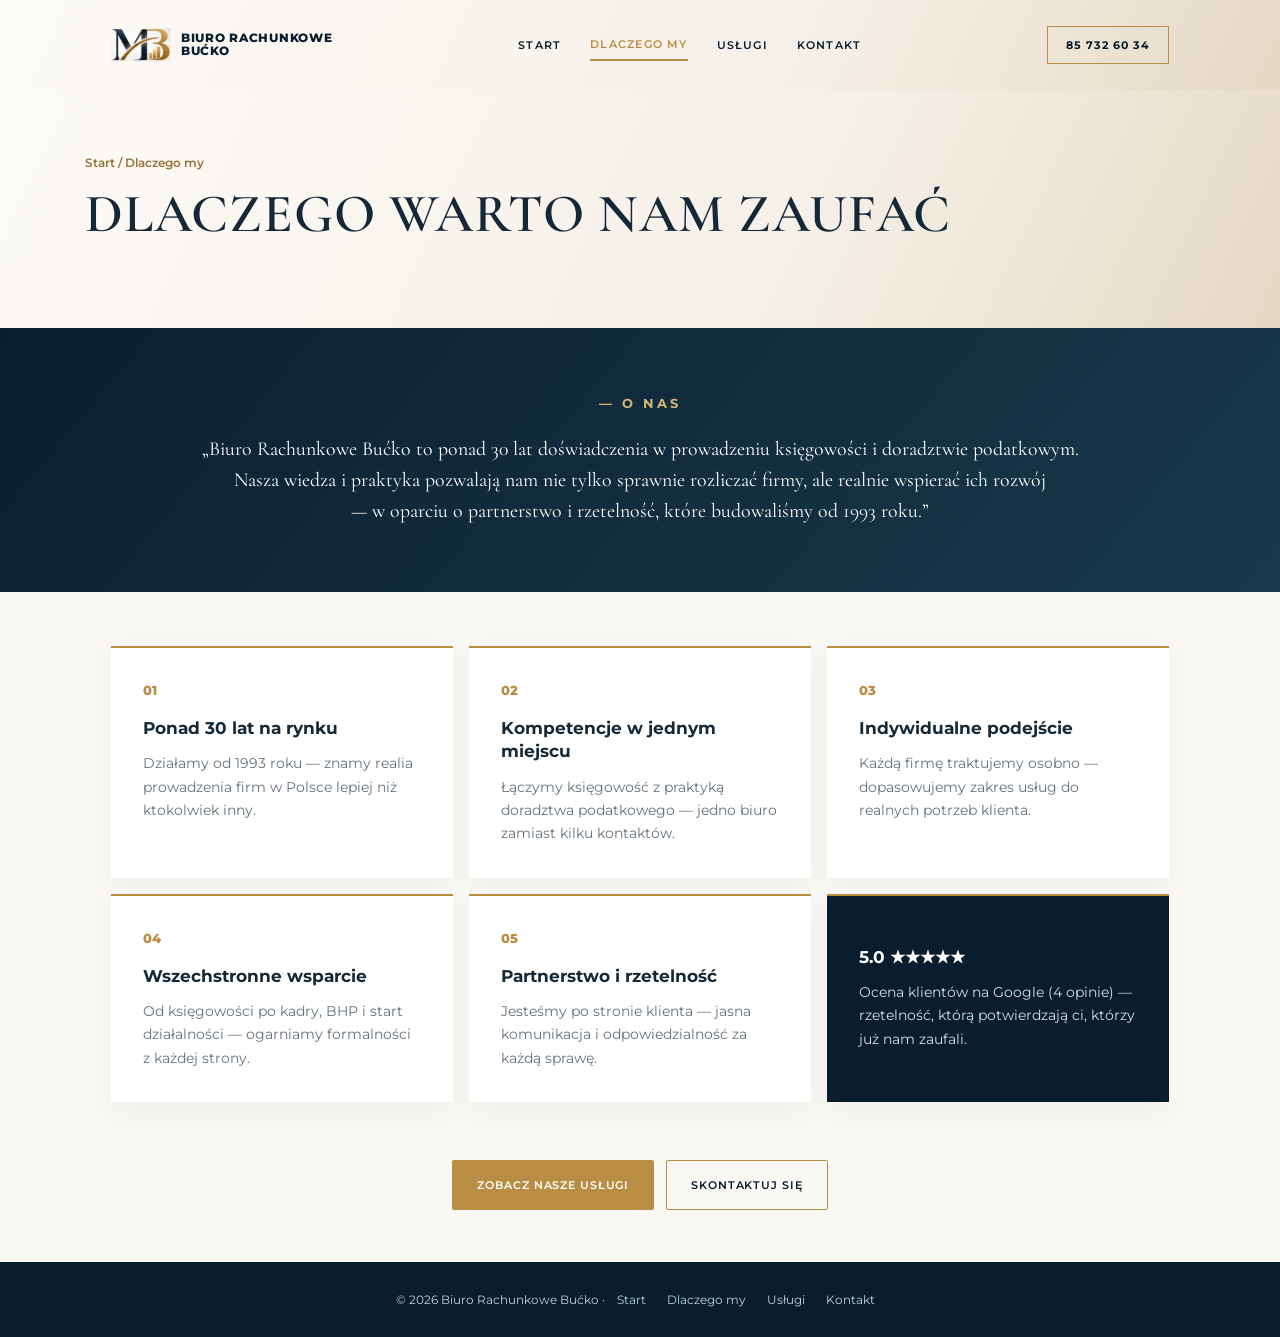
==== dlaczego-my.html @ b37e981e "Add files via upload" ====
<!DOCTYPE html>
<html lang="pl"><head><meta charset="utf-8"/><meta content="width=device-width,initial-scale=1" name="viewport"/><meta content="Biuro Rachunkowe Bućko w Białymstoku. Księgowość, kadry, płace i doradztwo podatkowe od 1993 roku." name="description"/><title>Dlaczego my | Biuro Rachunkowe Bućko</title><link href="style.css" rel="stylesheet"/><link href="premium.css" rel="stylesheet"/><link href="https://fonts.googleapis.com" rel="preconnect"/><link crossorigin="" href="https://fonts.gstatic.com" rel="preconnect"/><link href="https://fonts.googleapis.com/css2?family=Cormorant+Garamond:wght@400;500;600;700&amp;family=Montserrat:wght@400;500;600;700&amp;display=swap" rel="stylesheet"/></head><body><div class="sky"><header class="container nav"><a class="brand" href="index.html"><span class="brandmark">B</span><span>BIURO RACHUNKOWE<br/>BUĆKO</span></a><nav aria-label="Menu główne" class="links"><a class="" href="index.html">START</a><a class="active" href="dlaczego-my.html">DLACZEGO MY</a><a class="" href="uslugi.html">USŁUGI</a><a class="" href="kontakt.html">KONTAKT</a></nav><a class="phone" href="tel:+48857326034">85 732 60 34</a></header></div><section class="sky"><div class="container page-head"><div class="crumb"><a href="index.html">Start</a> / Dlaczego my</div><h1>DLACZEGO WARTO NAM ZAUFAĆ</h1></div></section><section class="quote"><div class="container"><small>— O NAS</small><p class="quote-compact"><span>„Biuro Rachunkowe Bućko to ponad 30 lat doświadczenia w prowadzeniu księgowości i doradztwie podatkowym.</span> <span>Nasza wiedza i praktyka pozwalają nam nie tylko sprawnie rozliczać firmy, ale realnie wspierać ich rozwój</span> <span>— w oparciu o partnerstwo i rzetelność, które budowaliśmy od 1993 roku.”</span></p></div></section><section class="container trust"><article><small>01</small><h3>Ponad 30 lat na rynku</h3><p>Działamy od 1993 roku — znamy realia prowadzenia firm w Polsce lepiej niż ktokolwiek inny.</p></article><article><small>02</small><h3>Kompetencje w jednym miejscu</h3><p>Łączymy księgowość z praktyką doradztwa podatkowego — jedno biuro zamiast kilku kontaktów.</p></article><article><small>03</small><h3>Indywidualne podejście</h3><p>Każdą firmę traktujemy osobno — dopasowujemy zakres usług do realnych potrzeb klienta.</p></article><article><small>04</small><h3>Wszechstronne wsparcie</h3><p>Od księgowości po kadry, BHP i start działalności — ogarniamy formalności z każdej strony.</p></article><article><small>05</small><h3>Partnerstwo i rzetelność</h3><p>Jesteśmy po stronie klienta — jasna komunikacja i odpowiedzialność za każdą sprawę.</p></article><article class="dark"><h3>5.0 ★★★★★</h3><p>Ocena klientów na Google (4 opinie) — rzetelność, którą potwierdzają ci, którzy już nam zaufali.</p></article></section><div class="actions"><a class="btn" href="uslugi.html">ZOBACZ NASZE USŁUGI</a><a class="btn outline" href="kontakt.html">SKONTAKTUJ SIĘ</a></div><footer>© 2026 Biuro Rachunkowe Bućko · <a href="index.html">Start</a> <a href="dlaczego-my.html">Dlaczego my</a> <a href="uslugi.html">Usługi</a> <a href="kontakt.html">Kontakt</a></footer><script defer="" src="animacje.js"></script><script defer="" src="teksty.js"></script></body></html>
---- style.css ----
*{box-sizing:border-box}html{scroll-behavior:smooth}body{margin:0;font-family:Arial,Helvetica,sans-serif;color:#102d40;background:#fff;font-size:15px}a{text-decoration:none;color:inherit}.container{max-width:1110px;margin:auto;padding:0 26px}.sky{background:linear-gradient(180deg,#507c97 0%,#e8f5fb 100%)}.nav{height:70px;display:flex;align-items:center;justify-content:space-between;gap:25px}.brand{display:flex;align-items:center;gap:10px;font-weight:800;color:white;font-size:13px;line-height:1.05}.brandmark{border:1px solid #cde1ed;padding:9px 11px;font-size:14px}.links{display:flex;align-items:center;gap:29px}.links a{color:white;font-size:11px;font-weight:800;letter-spacing:1px;padding:8px 0}.links a.active,.links a:hover{border-bottom:2px solid white}.phone{border:1px solid #c5dae8;color:white;padding:11px 18px;font-weight:700;letter-spacing:1px;font-size:11px;white-space:nowrap}.page-head{padding:42px 0 70px}.crumb{font-size:12px;font-weight:600;margin-bottom:14px}.page-head h1{font-size:32px;margin:0;font-weight:800;letter-spacing:-.6px}.page-head p{max-width:500px;font-weight:600}.btn{display:inline-flex;align-items:center;justify-content:center;padding:17px 24px;background:#2475b5;color:#fff;font-weight:800;font-size:11px;letter-spacing:.4px;border:1px solid #2475b5;border-radius:2px;cursor:pointer}.btn.outline{background:white;color:#102d40;border-color:#c4d9e8}.btn:hover{filter:brightness(.92)}.actions{display:flex;justify-content:center;gap:12px;flex-wrap:wrap;margin:52px auto}.hero{text-align:center;padding:70px 0 80px}.eyebrow{letter-spacing:2px;font-weight:700;font-size:12px;color:#d2e8f6}.hero h1{font-size:42px;color:white;line-height:1.16;max-width:760px;margin:18px auto 20px}.hero p{line-height:1.7;font-weight:600}.hero .btn{margin:10px 6px;background:transparent;border-color:#d4e7f2}.hero .btn.white{background:#fff;color:#10334a;border-color:#fff}.stats{background:#102d40;color:white}.statsgrid{display:grid;grid-template-columns:repeat(4,1fr)}.stat{text-align:center;padding:29px 10px;border-right:1px solid #294458}.stat:last-child{border:0}.stat strong{display:block;font-size:28px}.stat span{color:#84c5ee;font-size:12px}.infobar{margin:62px auto 52px;border:1px solid #c6dce9;display:grid;grid-template-columns:repeat(3,1fr);text-align:center;padding:24px}.infobar small{display:block;color:#78a2be;letter-spacing:1px;margin-bottom:7px}.infobar b{font-size:13px}.teasers{display:grid;grid-template-columns:repeat(3,1fr);gap:25px;margin:0 0 65px}.teaser{border-top:2px solid #2377b9;padding:30px 25px}.teaser .ico{font-size:24px;color:#2377b9}.teaser h3{font-size:17px}.teaser p{color:#57778c;line-height:1.65}.teaser a{color:#1675b9;font-weight:700}.quote{background:linear-gradient(180deg,#a9c0c8,#657e86 50%,#b3c9cb);padding:65px 0;text-align:center;color:#fff}.quote small{letter-spacing:3px;font-weight:700;color:#ccebf9}.quote p{max-width:740px;font-size:24px;line-height:1.6;margin:20px auto}.trust{display:grid;grid-template-columns:repeat(3,1fr);margin:65px auto 90px;border-top:1px solid #2c85c8;border-left:1px solid #c5ddeb}.trust article{padding:28px;border-right:1px solid #c5ddeb;border-bottom:1px solid #c5ddeb;min-height:180px}.trust article small{color:#2376b9;font-weight:800}.trust h3{font-size:17px}.trust p{color:#587b94;line-height:1.6}.trust .dark{background:#102d40;color:#fff}.trust .dark p{color:#9dc8e5}.services-wrap{background:#eaf5fb;padding:0 0 28px}.services{display:grid;grid-template-columns:repeat(3,1fr);gap:16px;margin:0 auto;padding-top:12px}.service{background:#fff;border-top:2px solid #2581c5;padding:32px;min-height:200px}.service .ico{font-size:24px;color:#2581c5}.service h3{font-size:17px}.service p{font-size:14px;line-height:1.65;color:#5e8198}.contactgrid{display:grid;grid-template-columns:1.1fr .9fr;border:1px solid #d0e4ef;margin:65px auto}.contactleft{padding:35px}.contactleft p{margin:0 0 24px}.contactleft small{display:block;color:#7a9cb5}.contactleft b{line-height:1.6}.contactright{background:#102d40;color:#fff;padding:35px}.contactright h3{font-size:13px;color:#68c7fb;letter-spacing:1px}.hours{display:flex;justify-content:space-between;border-bottom:1px solid #365065;padding:18px 0;gap:15px}.hours:last-child{border:0;color:#9cc9e5}footer{background:#102d40;color:#bbd4e3;padding:30px;text-align:center;font-size:12px}footer a{margin:0 9px}.logo{width:120px;max-width:40vw;object-fit:contain}@media(max-width:720px){.nav{height:auto;padding:16px 0;flex-wrap:wrap}.links{order:3;width:100%;justify-content:space-between;gap:10px;flex-wrap:wrap}.links a{font-size:10px}.phone{font-size:10px}.hero{padding:48px 0}.hero h1{font-size:30px}.page-head h1{font-size:27px}.statsgrid,.services,.trust,.teasers,.infobar{grid-template-columns:repeat(2,1fr)}.contactgrid{grid-template-columns:1fr}.quote p{font-size:19px}.trust article{min-height:0}}@media(max-width:470px){.statsgrid,.services,.trust,.teasers,.infobar{grid-template-columns:1fr}.stat{border-bottom:1px solid #294458}.nav .phone{padding:9px}.page-head{padding-bottom:45px}.quote{padding:45px 0}}
/* Kafelki wjeżdżają od dołu, rozjaśniają się i pojawiają kolejno. */
.reveal-tile{opacity:0;transform:translate3d(0,40px,0);transition:opacity .7s cubic-bezier(.22,.9,.32,1),transform .7s cubic-bezier(.22,.9,.32,1);transition-delay:var(--reveal-delay,0ms);will-change:transform,opacity}
.reveal-tile.is-visible{opacity:1;transform:translate3d(0,0,0);will-change:auto}
/* Unoszenie po najechaniu, również po zakończeniu animacji wejścia. */
.service.reveal-tile.is-visible:hover,.teaser.reveal-tile.is-visible:hover,.benefit.reveal-tile.is-visible:hover{transform:translateY(-8px);box-shadow:0 20px 44px rgba(15,42,61,.14);transition-delay:0ms}
@media(prefers-reduced-motion:reduce){.reveal-tile,.reveal-tile.is-visible{opacity:1;transform:none;transition:none;will-change:auto}.service.reveal-tile.is-visible:hover,.teaser.reveal-tile.is-visible:hover,.benefit.reveal-tile.is-visible:hover{transform:none}}
---- premium.css ----
/* Oryginalna stylistyka MB: granat, złoto, krem i elegancka typografia */
:root{--navy:#091d2d;--gold:#b98d43;--cream:#faf8f3;--ink:#142838}
body{font-family:'Montserrat',Arial,sans-serif;background:var(--cream);color:var(--ink)}
.sky{background:linear-gradient(115deg,#fdfbf7 0%,#f5f0e8 62%,#e5d9c5 100%)}
.nav{height:90px}.brand{color:var(--navy);font-size:12px;letter-spacing:.06em}.brandmark{border:0;padding:0;width:60px;height:45px;background:url('logo-mb.png') center/contain no-repeat;font-size:0}.links a{color:var(--navy);font-weight:600;letter-spacing:.11em}.links a.active,.links a:hover{color:var(--gold);border-bottom:2px solid var(--gold)}.phone{border:1px solid var(--gold);color:var(--navy)}
.page-head{padding:65px 0 85px}.page-head h1{font:600 clamp(34px,4.5vw,54px)/1.1 'Cormorant Garamond',Georgia,serif;letter-spacing:.015em}.crumb{color:#96733a}.page-head p{font-weight:400;line-height:1.8}
.btn{background:var(--gold);border-color:var(--gold);color:white;font-weight:600;letter-spacing:.08em}.btn.outline{background:transparent;color:var(--navy);border-color:var(--gold)}.btn:hover{filter:brightness(1.05);box-shadow:0 8px 24px #091d2d20}
.hero{padding:90px 0 100px}.hero h1{font:600 clamp(40px,5vw,66px)/1.08 'Cormorant Garamond',Georgia,serif;color:var(--navy)}.hero p{font-weight:400}.eyebrow{color:var(--gold)}.hero .btn{background:var(--gold);border-color:var(--gold)}.hero .btn.white{background:var(--navy);border-color:var(--navy);color:white}
.stats,footer{background:var(--navy)}.stat{border-color:#395061}.stat span{color:#d4b77f}.infobar{background:#fff;border-color:#e0d0b1}.infobar small{color:#a17a3b}.teaser{border-top-color:var(--gold);background:#fff}.teaser .ico,.teaser a{color:var(--gold)}.teaser p,.trust p,.service p{color:#65717a}
.quote{background:linear-gradient(130deg,#0a2031,#18394c);color:#fff}.quote small{color:#d7b675}.quote p{font-family:'Cormorant Garamond',Georgia,serif;font-size:clamp(26px,3vw,39px)}
.trust{border-color:#ddc9a5}.trust article{background:#fff;border-color:#e4d8c3}.trust article small{color:var(--gold)}.trust .dark{background:var(--navy)}.trust .dark p{color:#d5dfe5}
.services-wrap{background:#f4f0e9}.service{border-top:2px solid var(--gold);box-shadow:0 8px 25px #091d2d0a}.service .ico{color:var(--gold)}.contactgrid{background:white;border-color:#e1d2b8}.contactleft small{color:#a37e46}.contactright{background:var(--navy)}.contactright h3{color:#d8b777}.hours{border-color:#455363}.hours:last-child{color:#d4b77f}
.reveal-tile.is-visible:hover{box-shadow:0 20px 44px rgba(9,29,45,.14)}
@media(max-width:720px){.nav{height:auto}.brandmark{width:47px;height:36px}.hero{padding:50px 0}.page-head{padding:45px 0 60px}}

/* Krótszy, trzywierszowy cytat na dużych ekranach */
.quote .quote-compact{max-width:1160px;margin:22px auto 0;font-size:clamp(18px,1.55vw,22px);line-height:1.55;letter-spacing:0}
@media(min-width:1100px){.quote .quote-compact span{display:block;white-space:nowrap}}
@media(max-width:1099px){.quote .quote-compact{max-width:820px;font-size:clamp(18px,2.4vw,23px)}.quote .quote-compact span{display:inline;white-space:normal}}

/* Precyzyjna siatka 3x2: pojedyncza linia obramowania na każdej krawędzi. */
.trust.container {
  width:calc(100% - 52px); max-width:1058px; padding:0;
  display:grid; grid-template-columns:repeat(3,minmax(0,1fr));
  gap:1px; border:1px solid #dfd1ba; background:#dfd1ba;
  margin:54px auto 60px; overflow:visible;
}
.trust article, .trust article.dark {
  border:0; min-width:0; margin:0; background:#fff;
  padding:28px; min-height:185px;
}
.trust article.dark {background:var(--navy)}
.trust article.reveal-tile.is-visible:hover {
  position:relative; z-index:1; box-shadow:0 12px 28px rgba(9,29,45,.13);
  transform:translateY(-4px); transition-delay:0ms;
}
@media(max-width:720px){.trust.container{grid-template-columns:repeat(2,minmax(0,1fr));}}
@media(max-width:470px){.trust.container{grid-template-columns:1fr;width:calc(100% - 32px)}}
@media(prefers-reduced-motion:reduce){.trust article.reveal-tile.is-visible:hover{transform:none}}

/* Podstrona Dlaczego my: identyczna geometria i styl kafelkow jak na stronie Uslugi. */
.trust.container {
  width:calc(100% - 52px);
  max-width:1110px;
  padding:12px 26px 0;
  margin:42px auto 58px;
  display:grid;
  grid-template-columns:repeat(3,minmax(0,1fr));
  gap:16px;
  border:0;
  background:transparent;
  overflow:visible;
}
.trust article, .trust article.dark {
  box-sizing:border-box;
  min-width:0;
  min-height:200px;
  padding:32px;
  margin:0;
  border:0;
  border-top:2px solid var(--gold);
  background:#fff;
  box-shadow:0 8px 25px #091d2d0a;
}
.trust article.dark {background:var(--navy);color:#fff;}
.trust article.dark h3{color:#fff}
.trust article.dark p{color:#d5dfe5}
.trust article h3{font-size:17px;line-height:1.4;margin:18px 0 12px}
.trust article p{font-size:14px;line-height:1.65;margin:0}
.trust article.reveal-tile.is-visible:hover {
  position:relative;
  z-index:1;
  transform:translateY(-8px);
  box-shadow:0 20px 44px rgba(9,29,45,.14);
  transition-delay:0ms;
}
@media(max-width:720px){.trust.container{grid-template-columns:repeat(2,minmax(0,1fr));padding:12px 26px 0}}
@media(max-width:470px){.trust.container{grid-template-columns:1fr;width:calc(100% - 32px);padding:12px 0 0}}
@media(prefers-reduced-motion:reduce){.trust article.reveal-tile.is-visible:hover{transform:none}}

/* Niezależny hover kafelków; animacja wejścia obsługiwana przez WAAPI. */
.services .service:hover,.trust article:hover,.teasers .teaser:hover{box-shadow:0 20px 44px rgba(9,29,45,.14);}

/* Kontakt: niezależne kafelki identyczne wizualnie z kartami na Usługach i Dlaczego my. */
.contact-section{max-width:1110px}
.contactgrid.contact-cards{display:grid;grid-template-columns:repeat(2,minmax(0,1fr));gap:16px;margin:42px auto 58px;padding:12px 0 0;border:0;background:transparent;align-items:stretch}
.contact-cards .contact-card{min-width:0;min-height:310px;margin:0;padding:32px;background:#fff;color:var(--ink);border:0;border-top:2px solid var(--gold);box-shadow:0 8px 25px #091d2d0a;display:flex;flex-direction:column;align-items:flex-start}
.contact-cards .contact-card .ico{font-size:24px;line-height:1.2;color:var(--gold)}
.contact-cards .contact-card h2{font-size:17px;line-height:1.4;margin:18px 0 18px;font-weight:700}
.contact-cards .contactleft p{margin:0 0 17px}
.contact-cards .contactleft small{color:#a37e46;font-size:12px;margin-bottom:3px}
.contact-cards .contactleft b{font-size:14px;font-weight:500;line-height:1.6}
.contact-cards .contactleft .btn{margin-top:auto}
.contact-cards .contactright .hours{width:100%;padding:16px 0;border-bottom:1px solid #e5d9c8;color:var(--ink);font-size:13px;align-items:center}
.contact-cards .contactright .hours:last-of-type{color:#65717a}
.contact-cards .contact-note{font-size:13px;line-height:1.65;color:#65717a;margin-top:auto;padding-top:20px}
.contact-cards .contact-card:hover{box-shadow:0 20px 44px rgba(9,29,45,.14)}
@media(max-width:720px){.contactgrid.contact-cards{grid-template-columns:1fr;margin:28px auto 45px}.contact-cards .contact-card{min-height:0;padding:28px}}
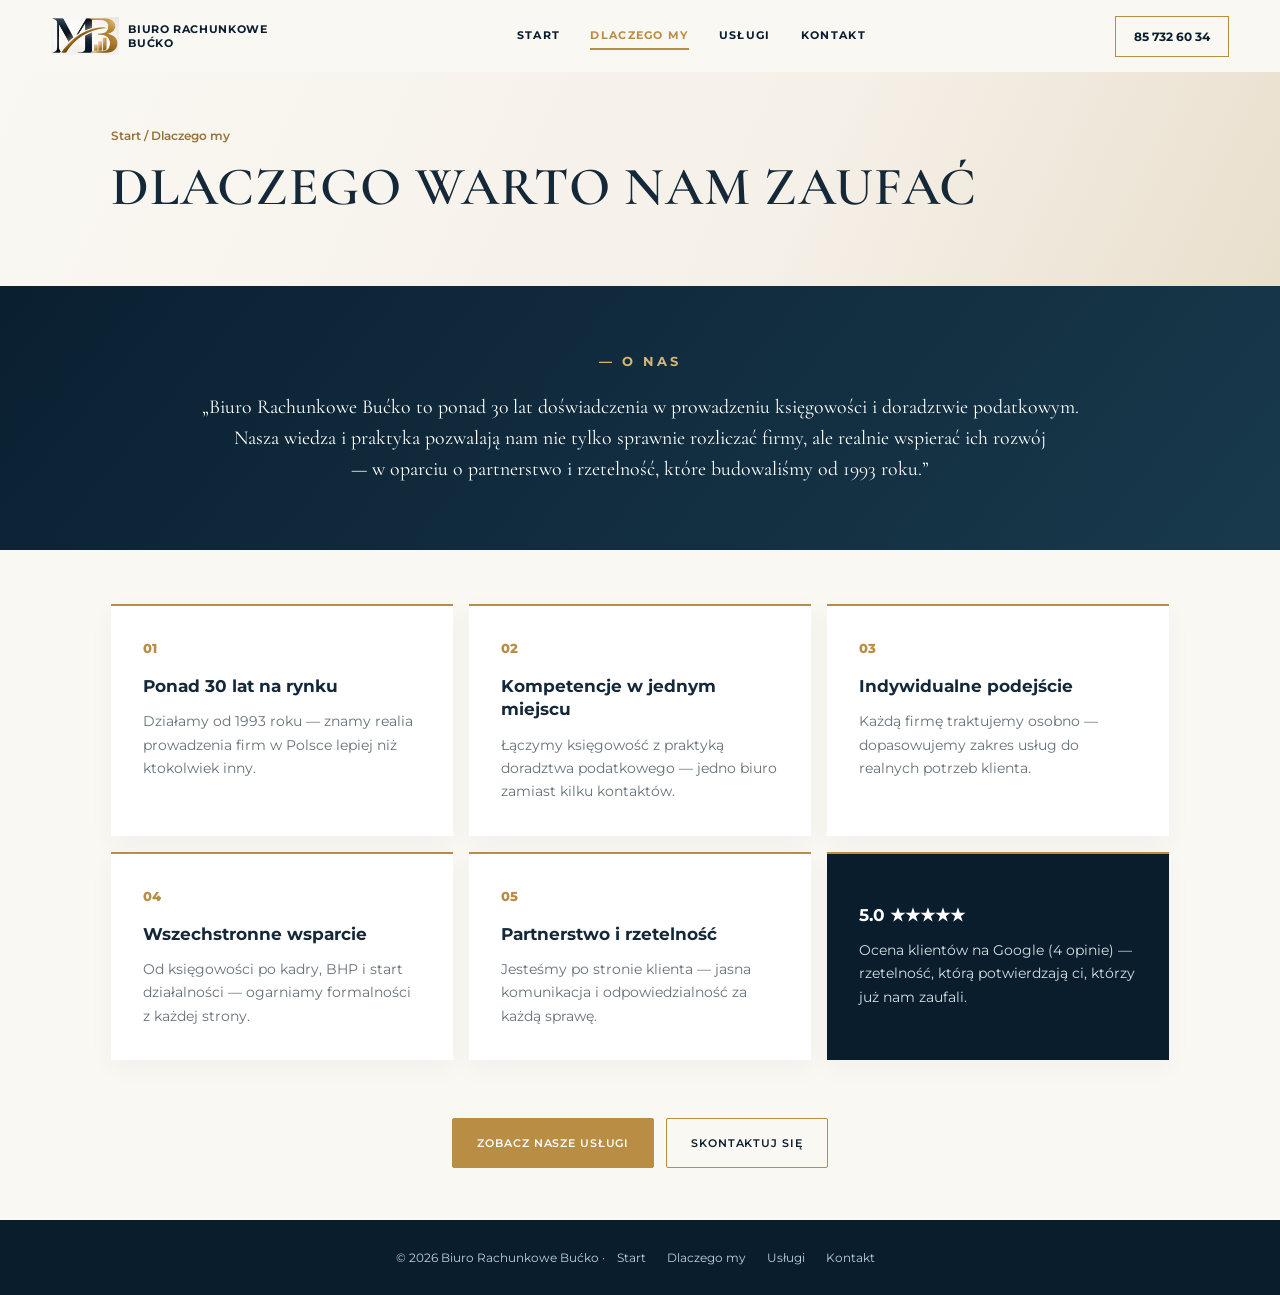
==== commit 75303078: "Add files via upload" ====
--- a/dlaczego-my.html
+++ b/dlaczego-my.html
@@ -1,2 +1,2 @@
 <!DOCTYPE html>
-<html lang="pl"><head><meta charset="utf-8"/><meta content="width=device-width,initial-scale=1" name="viewport"/><meta content="Biuro Rachunkowe Bućko w Białymstoku. Księgowość, kadry, płace i doradztwo podatkowe od 1993 roku." name="description"/><title>Dlaczego my | Biuro Rachunkowe Bućko</title><link href="style.css" rel="stylesheet"/><link href="premium.css" rel="stylesheet"/><link href="https://fonts.googleapis.com" rel="preconnect"/><link crossorigin="" href="https://fonts.gstatic.com" rel="preconnect"/><link href="https://fonts.googleapis.com/css2?family=Cormorant+Garamond:wght@400;500;600;700&amp;family=Montserrat:wght@400;500;600;700&amp;display=swap" rel="stylesheet"/></head><body><div class="sky"><header class="container nav"><a class="brand" href="index.html"><span class="brandmark">B</span><span>BIURO RACHUNKOWE<br/>BUĆKO</span></a><nav aria-label="Menu główne" class="links"><a class="" href="index.html">START</a><a class="active" href="dlaczego-my.html">DLACZEGO MY</a><a class="" href="uslugi.html">USŁUGI</a><a class="" href="kontakt.html">KONTAKT</a></nav><a class="phone" href="tel:+48857326034">85 732 60 34</a></header></div><section class="sky"><div class="container page-head"><div class="crumb"><a href="index.html">Start</a> / Dlaczego my</div><h1>DLACZEGO WARTO NAM ZAUFAĆ</h1></div></section><section class="quote"><div class="container"><small>— O NAS</small><p class="quote-compact"><span>„Biuro Rachunkowe Bućko to ponad 30 lat doświadczenia w prowadzeniu księgowości i doradztwie podatkowym.</span> <span>Nasza wiedza i praktyka pozwalają nam nie tylko sprawnie rozliczać firmy, ale realnie wspierać ich rozwój</span> <span>— w oparciu o partnerstwo i rzetelność, które budowaliśmy od 1993 roku.”</span></p></div></section><section class="container trust"><article><small>01</small><h3>Ponad 30 lat na rynku</h3><p>Działamy od 1993 roku — znamy realia prowadzenia firm w Polsce lepiej niż ktokolwiek inny.</p></article><article><small>02</small><h3>Kompetencje w jednym miejscu</h3><p>Łączymy księgowość z praktyką doradztwa podatkowego — jedno biuro zamiast kilku kontaktów.</p></article><article><small>03</small><h3>Indywidualne podejście</h3><p>Każdą firmę traktujemy osobno — dopasowujemy zakres usług do realnych potrzeb klienta.</p></article><article><small>04</small><h3>Wszechstronne wsparcie</h3><p>Od księgowości po kadry, BHP i start działalności — ogarniamy formalności z każdej strony.</p></article><article><small>05</small><h3>Partnerstwo i rzetelność</h3><p>Jesteśmy po stronie klienta — jasna komunikacja i odpowiedzialność za każdą sprawę.</p></article><article class="dark"><h3>5.0 ★★★★★</h3><p>Ocena klientów na Google (4 opinie) — rzetelność, którą potwierdzają ci, którzy już nam zaufali.</p></article></section><div class="actions"><a class="btn" href="uslugi.html">ZOBACZ NASZE USŁUGI</a><a class="btn outline" href="kontakt.html">SKONTAKTUJ SIĘ</a></div><footer>© 2026 Biuro Rachunkowe Bućko · <a href="index.html">Start</a> <a href="dlaczego-my.html">Dlaczego my</a> <a href="uslugi.html">Usługi</a> <a href="kontakt.html">Kontakt</a></footer><script defer="" src="animacje.js"></script><script defer="" src="teksty.js"></script></body></html>+<html lang="pl"><head><meta charset="utf-8"/><meta content="width=device-width,initial-scale=1" name="viewport"/><meta content="Biuro Rachunkowe Bućko w Białymstoku. Księgowość, kadry, płace i doradztwo podatkowe od 1993 roku." name="description"/><title>Dlaczego my | Biuro Rachunkowe Bućko</title><link href="style.css" rel="stylesheet"/><link href="premium.css" rel="stylesheet"/><link href="hero-mb.css" rel="stylesheet"/><link href="poprawki.css" rel="stylesheet"/><link href="https://fonts.googleapis.com" rel="preconnect"/><link crossorigin="" href="https://fonts.gstatic.com" rel="preconnect"/><link href="https://fonts.googleapis.com/css2?family=Cormorant+Garamond:wght@400;500;600;700&amp;family=Montserrat:wght@400;500;600;700&amp;display=swap" rel="stylesheet"/></head><body><header class="premium-nav"><a class="premium-brand" href="index.html"><img alt="MB" src="logo-mb.png"/><span>BIURO RACHUNKOWE<br/>BUĆKO</span></a><button aria-expanded="false" aria-label="Pokaż menu" class="mobile-menu">☰</button><nav aria-label="Menu główne" class="premium-links"><a href="index.html">START</a><a class="current" href="dlaczego-my.html">DLACZEGO MY</a><a href="uslugi.html">USŁUGI</a><a href="kontakt.html">KONTAKT</a></nav><a class="premium-phone" href="tel:+48857326034">85 732 60 34</a></header><section class="sky"><div class="container page-head"><div class="crumb"><a href="index.html">Start</a> / Dlaczego my</div><h1>DLACZEGO WARTO NAM ZAUFAĆ</h1></div></section><section class="quote"><div class="container"><small>— O NAS</small><p class="quote-compact"><span>„Biuro Rachunkowe Bućko to ponad 30 lat doświadczenia w prowadzeniu księgowości i doradztwie podatkowym.</span> <span>Nasza wiedza i praktyka pozwalają nam nie tylko sprawnie rozliczać firmy, ale realnie wspierać ich rozwój</span> <span>— w oparciu o partnerstwo i rzetelność, które budowaliśmy od 1993 roku.”</span></p></div></section><section class="container trust"><article><small>01</small><h3>Ponad 30 lat na rynku</h3><p>Działamy od 1993 roku — znamy realia prowadzenia firm w Polsce lepiej niż ktokolwiek inny.</p></article><article><small>02</small><h3>Kompetencje w jednym miejscu</h3><p>Łączymy księgowość z praktyką doradztwa podatkowego — jedno biuro zamiast kilku kontaktów.</p></article><article><small>03</small><h3>Indywidualne podejście</h3><p>Każdą firmę traktujemy osobno — dopasowujemy zakres usług do realnych potrzeb klienta.</p></article><article><small>04</small><h3>Wszechstronne wsparcie</h3><p>Od księgowości po kadry, BHP i start działalności — ogarniamy formalności z każdej strony.</p></article><article><small>05</small><h3>Partnerstwo i rzetelność</h3><p>Jesteśmy po stronie klienta — jasna komunikacja i odpowiedzialność za każdą sprawę.</p></article><article class="dark"><h3>5.0 ★★★★★</h3><p>Ocena klientów na Google (4 opinie) — rzetelność, którą potwierdzają ci, którzy już nam zaufali.</p></article></section><div class="actions"><a class="btn" href="uslugi.html">ZOBACZ NASZE USŁUGI</a><a class="btn outline" href="kontakt.html">SKONTAKTUJ SIĘ</a></div><footer>© 2026 Biuro Rachunkowe Bućko · <a href="index.html">Start</a> <a href="dlaczego-my.html">Dlaczego my</a> <a href="uslugi.html">Usługi</a> <a href="kontakt.html">Kontakt</a></footer><script defer="" src="animacje.js"></script><script>document.querySelector('.mobile-menu').addEventListener('click',function(){let n=document.querySelector('.premium-links');n.classList.toggle('expanded');this.setAttribute('aria-expanded',n.classList.contains('expanded'))})</script><script defer="" src="teksty.js"></script></body></html>
--- a/hero-mb.css
+++ b/hero-mb.css
@@ -0,0 +1 @@
+body{margin:0}.premium-nav{position:relative;z-index:5;display:flex;align-items:center;justify-content:space-between;gap:20px;padding:14px max(4vw,24px);background:#faf8f3;min-height:72px}.premium-brand{display:flex;align-items:center;gap:9px;font-size:11px;font-weight:700;letter-spacing:.06em;color:#091d2d;text-decoration:none}.premium-brand img{width:68px;height:44px;object-fit:contain}.premium-links{display:flex;gap:30px}.premium-links a{font-size:11px;letter-spacing:.12em;font-weight:700;text-decoration:none;color:#091d2d}.premium-links a:hover,.premium-links .current{color:#b98d43}.premium-phone{border:1px solid #b98d43;padding:12px 18px;text-decoration:none;font-size:12px;font-weight:700;color:#091d2d}.mobile-menu{display:none}.mb-hero{height:clamp(570px,52vw,720px);position:relative;overflow:hidden;background:#eee9df}.hero-photo{position:absolute;inset:0;background:linear-gradient(90deg,rgba(250,248,243,.94),rgba(250,248,243,.81) 42%,rgba(250,248,243,.15) 78%),url('https://images.unsplash.com/photo-1497366811353-6870744d04b2?auto=format&fit=crop&w=2000&q=85') center/cover}.paper-photo{position:absolute;right:0;bottom:0;width:42%;height:35%;object-fit:cover;object-position:bottom right;opacity:.85;mask-image:linear-gradient(to right,transparent,black 45%);-webkit-mask-image:linear-gradient(to right,transparent,black 45%)}.mb-books{position:absolute;right:2.2%;top:12%;width:min(29%,430px);max-height:65%;object-fit:contain;filter:drop-shadow(0 15px 15px #091d2d38)}.mb-center{position:absolute;z-index:2;top:7%;left:3%;width:65%;height:85%;display:flex;flex-direction:column;align-items:center;justify-content:center;text-align:center}.mb-logo{width:clamp(190px,27vw,390px);max-height:43%;object-fit:contain;mix-blend-mode:multiply}.mb-center h1{font:600 clamp(40px,5.1vw,79px)/1.04 'Cormorant Garamond',Georgia,serif;margin:8px 0 9px;color:#091d2d}.mb-sub{font:500 clamp(16px,2.1vw,31px) Montserrat,sans-serif;letter-spacing:.28em;margin:0;color:#091d2d}.mb-since{display:flex;align-items:center;gap:22px;font:500 clamp(21px,2.5vw,32px) 'Cormorant Garamond',serif;letter-spacing:.18em;color:#b98d43;margin:14px 0}.mb-since:before,.mb-since:after{content:'';width:clamp(35px,9vw,130px);height:1px;background:#b98d43}.mb-motto{font:500 clamp(15px,1.7vw,22px)/1.6 'Cormorant Garamond',serif;letter-spacing:.17em;color:#091d2d;margin:0}.mb-services{position:relative;background:#091d2d;color:#fff;padding:50px 4vw 35px}.mb-services:before{content:'';position:absolute;top:-62px;left:-4%;width:108%;height:90px;background:#091d2d;clip-path:ellipse(57% 72% at 50% 100%)}.mb-services-grid{position:relative;max-width:1400px;margin:auto;display:grid;grid-template-columns:repeat(4,1fr)}.mb-service{position:relative;display:block;text-align:center;color:white;text-decoration:none;padding:15px 16px 20px;transition:transform .3s}.mb-service:not(:last-child):after{content:'';position:absolute;right:0;top:35px;height:135px;width:1px;background:linear-gradient(transparent,#d3b47d,transparent)}.mb-service svg{width:70px;height:70px;stroke:#d4ae70;stroke-width:1.3;fill:none}.mb-service h2{font:500 clamp(21px,2.2vw,30px) 'Cormorant Garamond',serif;letter-spacing:.07em;margin:12px 0 6px;color:#fff}.mb-service p{font:400 14px/1.6 'Cormorant Garamond',serif;letter-spacing:.11em;text-transform:uppercase;color:#eee;margin:0}.mb-services-end{display:flex;align-items:center;gap:20px;justify-content:center;margin:28px auto 0;max-width:1300px;font:400 clamp(15px,2vw,24px) 'Cormorant Garamond',serif;letter-spacing:.22em;color:#d4ae70;text-align:center}.mb-services-end:before,.mb-services-end:after{content:'';flex:1;height:1px;background:#b98d43}.mb-next{text-align:center;padding:85px 20px 100px;background:#faf8f3}.mb-next span{color:#b98d43;letter-spacing:.2em;font-size:12px}.mb-next h2{font:600 clamp(36px,4vw,60px) 'Cormorant Garamond',serif;margin:14px 0}.mb-next p{max-width:700px;margin:0 auto 28px;line-height:1.9}.mb-btn{display:inline-block;margin:6px;padding:15px 22px;background:#b98d43;color:white;text-decoration:none;font-size:12px;letter-spacing:.06em}.mb-btn.secondary{background:#091d2d}.reveal-tile{transition:opacity .7s ease,transform .7s ease!important}.mb-service.reveal-tile.is-visible:hover{transform:translateY(-9px)!important} @media(max-width:800px){.premium-links{display:none;position:absolute;top:100%;left:0;right:0;background:#faf8f3;padding:20px;flex-direction:column}.premium-links.expanded{display:flex}.mobile-menu{display:block;border:0;background:transparent;font-size:25px}.premium-phone{display:none}.mb-hero{height:600px}.mb-center{width:88%;left:6%;top:3%}.mb-books{width:230px;right:-80px;top:10%;opacity:.35}.paper-photo{width:60%;opacity:.35}.mb-center h1{font-size:48px}.mb-services-grid{grid-template-columns:repeat(2,1fr)}.mb-service:nth-child(2):after{display:none}}@media(max-width:480px){.mb-hero{height:545px}.mb-center h1{font-size:40px}.mb-sub{font-size:15px;letter-spacing:.13em}.mb-logo{width:260px}.mb-services-grid{grid-template-columns:1fr}.mb-service:after{display:none!important}.mb-services-end{letter-spacing:.09em}.mb-books{opacity:.18}}@media(prefers-reduced-motion:reduce){.reveal-tile{transition:none!important}}
--- a/poprawki.css
+++ b/poprawki.css
@@ -0,0 +1,23 @@
+/* Poprawki 26.10.2026 — wspólny nagłówek, ikony, widoczność sekcji pod banerem */
+
+/* Sekcja pod banerem na stronie Start była niewidoczna (klasa reveal-tile bez skryptu, który by ją odsłaniał). */
+.mb-next .reveal-tile{opacity:1;transform:none}
+
+/* Nagłówek wspólny dla wszystkich podstron */
+.premium-nav{max-width:1280px;margin:0 auto;min-height:72px}
+.premium-links a{padding:6px 0;border-bottom:2px solid transparent}
+.premium-links .current{border-bottom-color:#b98d43}
+
+/* Nagłówki podstron — ta sama kremowa tonacja co nagłówek */
+.sky{background:linear-gradient(115deg,#faf8f3 0%,#f5f0e8 62%,#e9dfcd 100%)}
+.page-head{padding:56px 26px 70px}
+
+/* Liniowe złote ikony w stylu banera */
+.service .ico,.contact-cards .contact-card .ico{display:block;width:46px;height:46px;font-size:0;line-height:0}
+.service .ico svg,.contact-cards .contact-card .ico svg{width:46px;height:46px;fill:none;stroke:#b98d43;stroke-width:1.6;stroke-linecap:round;stroke-linejoin:round}
+
+@media(max-width:800px){
+  .premium-nav{flex-wrap:nowrap}
+  .premium-brand span{font-size:10px}
+  .page-head{padding:36px 22px 46px}
+}
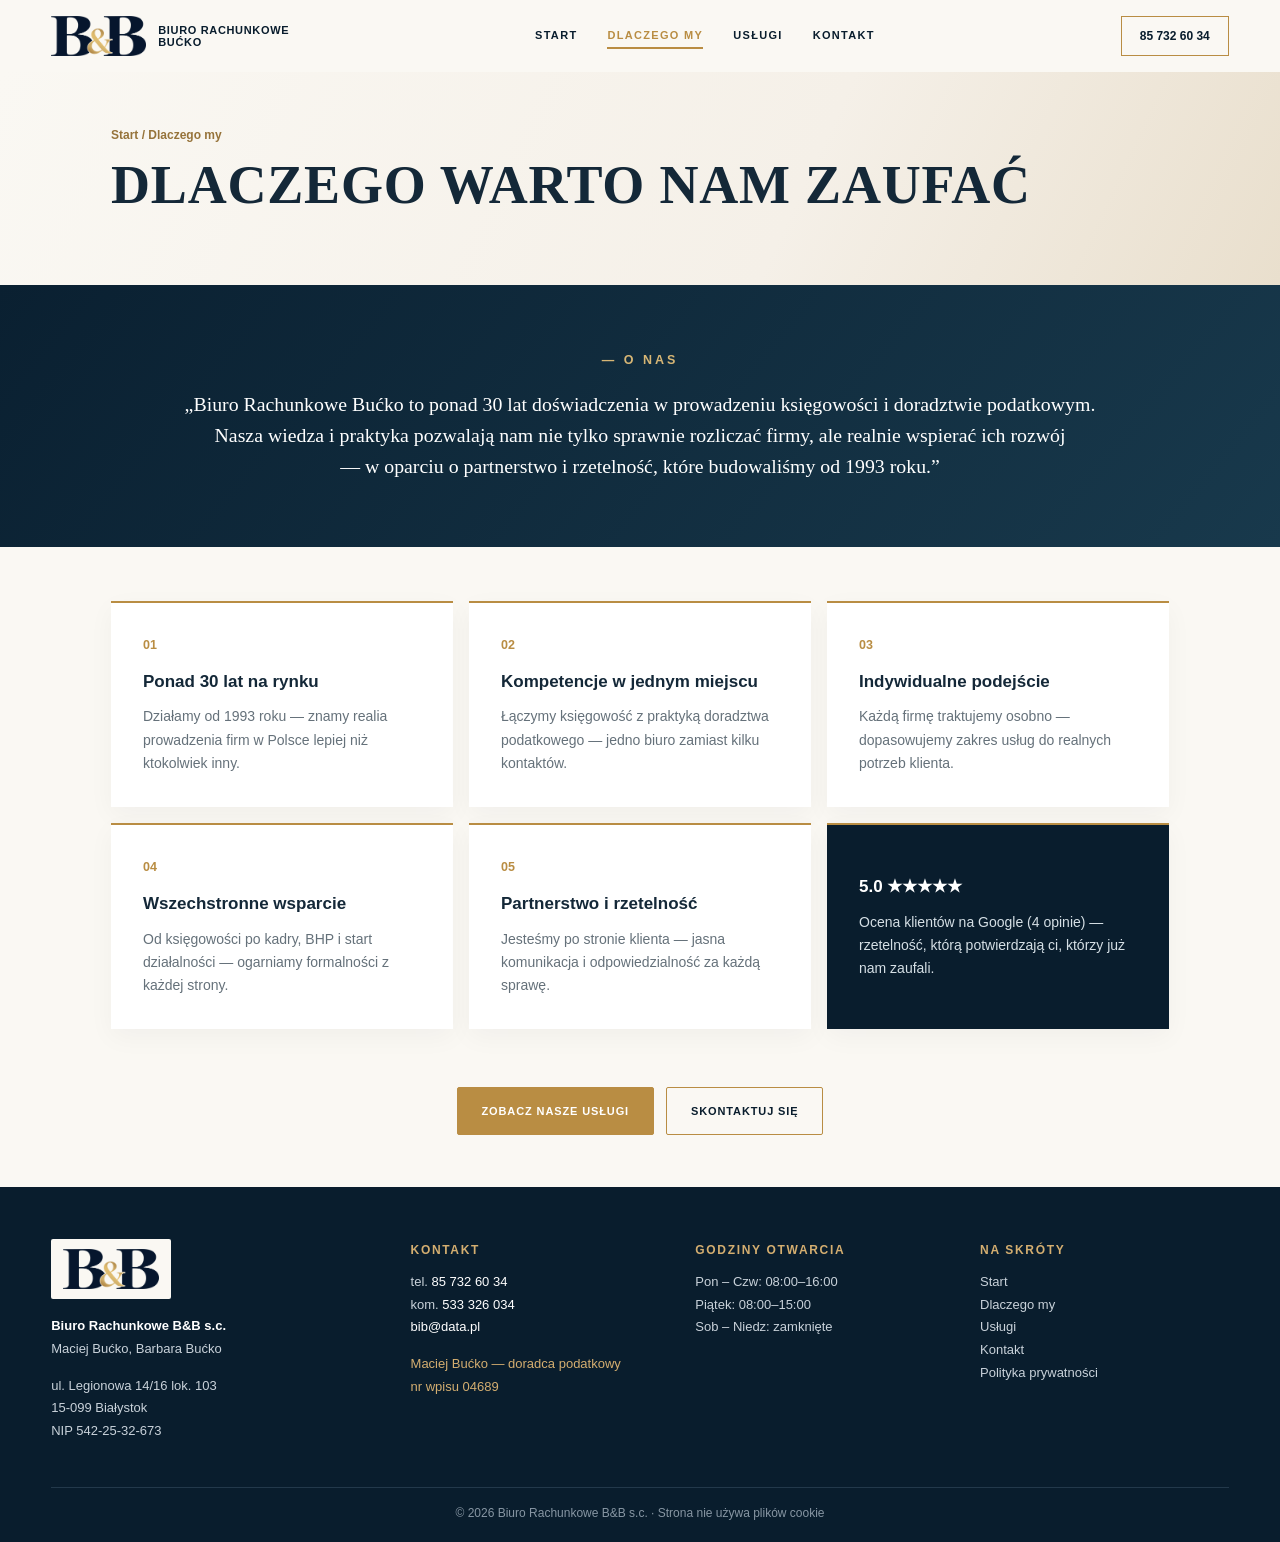
==== commit 8ec47a5d: "Add files via upload" ====
--- a/dlaczego-my.html
+++ b/dlaczego-my.html
@@ -1,2 +1,2 @@
 <!DOCTYPE html>
-<html lang="pl"><head><meta charset="utf-8"/><meta content="width=device-width,initial-scale=1" name="viewport"/><meta content="Biuro Rachunkowe Bućko w Białymstoku. Księgowość, kadry, płace i doradztwo podatkowe od 1993 roku." name="description"/><title>Dlaczego my | Biuro Rachunkowe Bućko</title><link href="style.css" rel="stylesheet"/><link href="premium.css" rel="stylesheet"/><link href="hero-mb.css" rel="stylesheet"/><link href="poprawki.css" rel="stylesheet"/><link href="https://fonts.googleapis.com" rel="preconnect"/><link crossorigin="" href="https://fonts.gstatic.com" rel="preconnect"/><link href="https://fonts.googleapis.com/css2?family=Cormorant+Garamond:wght@400;500;600;700&amp;family=Montserrat:wght@400;500;600;700&amp;display=swap" rel="stylesheet"/></head><body><header class="premium-nav"><a class="premium-brand" href="index.html"><img alt="MB" src="logo-mb.png"/><span>BIURO RACHUNKOWE<br/>BUĆKO</span></a><button aria-expanded="false" aria-label="Pokaż menu" class="mobile-menu">☰</button><nav aria-label="Menu główne" class="premium-links"><a href="index.html">START</a><a class="current" href="dlaczego-my.html">DLACZEGO MY</a><a href="uslugi.html">USŁUGI</a><a href="kontakt.html">KONTAKT</a></nav><a class="premium-phone" href="tel:+48857326034">85 732 60 34</a></header><section class="sky"><div class="container page-head"><div class="crumb"><a href="index.html">Start</a> / Dlaczego my</div><h1>DLACZEGO WARTO NAM ZAUFAĆ</h1></div></section><section class="quote"><div class="container"><small>— O NAS</small><p class="quote-compact"><span>„Biuro Rachunkowe Bućko to ponad 30 lat doświadczenia w prowadzeniu księgowości i doradztwie podatkowym.</span> <span>Nasza wiedza i praktyka pozwalają nam nie tylko sprawnie rozliczać firmy, ale realnie wspierać ich rozwój</span> <span>— w oparciu o partnerstwo i rzetelność, które budowaliśmy od 1993 roku.”</span></p></div></section><section class="container trust"><article><small>01</small><h3>Ponad 30 lat na rynku</h3><p>Działamy od 1993 roku — znamy realia prowadzenia firm w Polsce lepiej niż ktokolwiek inny.</p></article><article><small>02</small><h3>Kompetencje w jednym miejscu</h3><p>Łączymy księgowość z praktyką doradztwa podatkowego — jedno biuro zamiast kilku kontaktów.</p></article><article><small>03</small><h3>Indywidualne podejście</h3><p>Każdą firmę traktujemy osobno — dopasowujemy zakres usług do realnych potrzeb klienta.</p></article><article><small>04</small><h3>Wszechstronne wsparcie</h3><p>Od księgowości po kadry, BHP i start działalności — ogarniamy formalności z każdej strony.</p></article><article><small>05</small><h3>Partnerstwo i rzetelność</h3><p>Jesteśmy po stronie klienta — jasna komunikacja i odpowiedzialność za każdą sprawę.</p></article><article class="dark"><h3>5.0 ★★★★★</h3><p>Ocena klientów na Google (4 opinie) — rzetelność, którą potwierdzają ci, którzy już nam zaufali.</p></article></section><div class="actions"><a class="btn" href="uslugi.html">ZOBACZ NASZE USŁUGI</a><a class="btn outline" href="kontakt.html">SKONTAKTUJ SIĘ</a></div><footer>© 2026 Biuro Rachunkowe Bućko · <a href="index.html">Start</a> <a href="dlaczego-my.html">Dlaczego my</a> <a href="uslugi.html">Usługi</a> <a href="kontakt.html">Kontakt</a></footer><script defer="" src="animacje.js"></script><script>document.querySelector('.mobile-menu').addEventListener('click',function(){let n=document.querySelector('.premium-links');n.classList.toggle('expanded');this.setAttribute('aria-expanded',n.classList.contains('expanded'))})</script><script defer="" src="teksty.js"></script></body></html>+<html lang="pl"><head><meta charset="utf-8"/><meta content="width=device-width,initial-scale=1" name="viewport"/><meta content="Biuro Rachunkowe Bućko w Białymstoku. Księgowość, kadry, płace i doradztwo podatkowe od 1993 roku." name="description"/><title>Dlaczego my | Biuro Rachunkowe Bućko</title><link href="fonty.css" rel="stylesheet"/><link href="style.css" rel="stylesheet"/><link href="premium.css" rel="stylesheet"/><link href="hero-mb.css" rel="stylesheet"/><link href="poprawki.css" rel="stylesheet"/><link href="stopka.css" rel="stylesheet"/></head><body><header class="premium-nav"><a class="premium-brand" href="index.html"><img alt="B&amp;B — Biuro Rachunkowe Bućko" src="logo-bb-maly.png" width="240" height="101"/><span>BIURO RACHUNKOWE<br/>BUĆKO</span></a><a aria-label="Zadzwoń: 85 732 60 34" class="mobile-call" href="tel:+48857326034"><svg viewBox="0 0 24 24" aria-hidden="true"><path d="M5 4h3.5l1.8 4.5-2.3 1.4a11 11 0 0 0 6.1 6.1l1.4-2.3L20 15.5V19a1 1 0 0 1-1 1A16 16 0 0 1 4 5a1 1 0 0 1 1-1z"/></svg></a><button aria-expanded="false" aria-label="Pokaż menu" class="mobile-menu">☰</button><nav aria-label="Menu główne" class="premium-links"><a href="index.html">START</a><a class="current" href="dlaczego-my.html">DLACZEGO MY</a><a href="uslugi.html">USŁUGI</a><a href="kontakt.html">KONTAKT</a></nav><a class="premium-phone" href="tel:+48857326034">85 732 60 34</a></header><section class="sky"><div class="container page-head"><div class="crumb"><a href="index.html">Start</a> / Dlaczego my</div><h1>DLACZEGO WARTO NAM ZAUFAĆ</h1></div></section><section class="quote"><div class="container"><small>— O NAS</small><p class="quote-compact"><span>„Biuro Rachunkowe Bućko to ponad 30 lat doświadczenia w prowadzeniu księgowości i doradztwie podatkowym.</span> <span>Nasza wiedza i praktyka pozwalają nam nie tylko sprawnie rozliczać firmy, ale realnie wspierać ich rozwój</span> <span>— w oparciu o partnerstwo i rzetelność, które budowaliśmy od 1993 roku.”</span></p></div></section><section class="container trust"><article><small>01</small><h3>Ponad 30 lat na rynku</h3><p>Działamy od 1993 roku — znamy realia prowadzenia firm w Polsce lepiej niż ktokolwiek inny.</p></article><article><small>02</small><h3>Kompetencje w jednym miejscu</h3><p>Łączymy księgowość z praktyką doradztwa podatkowego — jedno biuro zamiast kilku kontaktów.</p></article><article><small>03</small><h3>Indywidualne podejście</h3><p>Każdą firmę traktujemy osobno — dopasowujemy zakres usług do realnych potrzeb klienta.</p></article><article><small>04</small><h3>Wszechstronne wsparcie</h3><p>Od księgowości po kadry, BHP i start działalności — ogarniamy formalności z każdej strony.</p></article><article><small>05</small><h3>Partnerstwo i rzetelność</h3><p>Jesteśmy po stronie klienta — jasna komunikacja i odpowiedzialność za każdą sprawę.</p></article><article class="dark"><h3>5.0 ★★★★★</h3><p>Ocena klientów na Google (4 opinie) — rzetelność, którą potwierdzają ci, którzy już nam zaufali.</p></article></section><div class="actions"><a class="btn" href="uslugi.html">ZOBACZ NASZE USŁUGI</a><a class="btn outline" href="kontakt.html">SKONTAKTUJ SIĘ</a></div><footer class="site-footer"><div class="footer-grid"><div class="footer-col footer-brand"><img alt="B&amp;B — Biuro Rachunkowe" src="logo-bb-maly.png" width="120" height="50"/><p><b>Biuro Rachunkowe B&amp;B s.c.</b><br/>Maciej Bućko, Barbara Bućko</p><p>ul. Legionowa 14/16 lok. 103<br/>15-099 Białystok<br/>NIP 542-25-32-673</p></div><div class="footer-col"><h3>Kontakt</h3><p>tel. <a href="tel:+48857326034">85 732 60 34</a><br/>kom. <a href="tel:+48533326034">533 326 034</a><br/><a href="mailto:bib@data.pl">bib@data.pl</a></p><p class="footer-dp">Maciej Bućko — doradca podatkowy<br/>nr wpisu 04689</p></div><div class="footer-col"><h3>Godziny otwarcia</h3><p>Pon – Czw: 08:00–16:00<br/>Piątek: 08:00–15:00<br/>Sob – Niedz: zamknięte</p></div><div class="footer-col"><h3>Na skróty</h3><p class="footer-links"><a href="index.html">Start</a><a href="dlaczego-my.html">Dlaczego my</a><a href="uslugi.html">Usługi</a><a href="kontakt.html">Kontakt</a><a href="prywatnosc.html">Polityka prywatności</a></p></div></div><div class="footer-bottom">© 2026 Biuro Rachunkowe B&amp;B s.c. · Strona nie używa plików cookie</div></footer><script defer="" src="animacje.js"></script><script>document.querySelector('.mobile-menu').addEventListener('click',function(){let n=document.querySelector('.premium-links');n.classList.toggle('expanded');this.setAttribute('aria-expanded',n.classList.contains('expanded'))})</script><script defer="" src="teksty.js"></script></body></html>
--- a/fonty.css
+++ b/fonty.css
@@ -0,0 +1,17 @@
+/* Czcionki hostowane lokalnie (bez Google Fonts) */
+@font-face{font-family:'Cormorant Garamond';font-style:normal;font-display:swap;font-weight:400;src:url('fonts/cormorant-garamond-latin-ext-400-normal.woff2') format('woff2');unicode-range:U+0100-02AF,U+0304,U+0308,U+0329,U+1E00-1E9F,U+1EF2-1EFF,U+2020,U+20A0-20AB,U+20AD-20C0,U+2113,U+2C60-2C7F,U+A720-A7FF}
+@font-face{font-family:'Cormorant Garamond';font-style:normal;font-display:swap;font-weight:400;src:url('fonts/cormorant-garamond-latin-400-normal.woff2') format('woff2');unicode-range:U+0000-00FF,U+0131,U+0152-0153,U+02BB-02BC,U+02C6,U+02DA,U+02DC,U+0304,U+0308,U+0329,U+2000-206F,U+2074,U+20AC,U+2122,U+2191,U+2193,U+2212,U+2215,U+FEFF,U+FFFD}
+@font-face{font-family:'Cormorant Garamond';font-style:normal;font-display:swap;font-weight:500;src:url('fonts/cormorant-garamond-latin-ext-500-normal.woff2') format('woff2');unicode-range:U+0100-02AF,U+0304,U+0308,U+0329,U+1E00-1E9F,U+1EF2-1EFF,U+2020,U+20A0-20AB,U+20AD-20C0,U+2113,U+2C60-2C7F,U+A720-A7FF}
+@font-face{font-family:'Cormorant Garamond';font-style:normal;font-display:swap;font-weight:500;src:url('fonts/cormorant-garamond-latin-500-normal.woff2') format('woff2');unicode-range:U+0000-00FF,U+0131,U+0152-0153,U+02BB-02BC,U+02C6,U+02DA,U+02DC,U+0304,U+0308,U+0329,U+2000-206F,U+2074,U+20AC,U+2122,U+2191,U+2193,U+2212,U+2215,U+FEFF,U+FFFD}
+@font-face{font-family:'Cormorant Garamond';font-style:normal;font-display:swap;font-weight:600;src:url('fonts/cormorant-garamond-latin-ext-600-normal.woff2') format('woff2');unicode-range:U+0100-02AF,U+0304,U+0308,U+0329,U+1E00-1E9F,U+1EF2-1EFF,U+2020,U+20A0-20AB,U+20AD-20C0,U+2113,U+2C60-2C7F,U+A720-A7FF}
+@font-face{font-family:'Cormorant Garamond';font-style:normal;font-display:swap;font-weight:600;src:url('fonts/cormorant-garamond-latin-600-normal.woff2') format('woff2');unicode-range:U+0000-00FF,U+0131,U+0152-0153,U+02BB-02BC,U+02C6,U+02DA,U+02DC,U+0304,U+0308,U+0329,U+2000-206F,U+2074,U+20AC,U+2122,U+2191,U+2193,U+2212,U+2215,U+FEFF,U+FFFD}
+@font-face{font-family:'Cormorant Garamond';font-style:normal;font-display:swap;font-weight:700;src:url('fonts/cormorant-garamond-latin-ext-700-normal.woff2') format('woff2');unicode-range:U+0100-02AF,U+0304,U+0308,U+0329,U+1E00-1E9F,U+1EF2-1EFF,U+2020,U+20A0-20AB,U+20AD-20C0,U+2113,U+2C60-2C7F,U+A720-A7FF}
+@font-face{font-family:'Cormorant Garamond';font-style:normal;font-display:swap;font-weight:700;src:url('fonts/cormorant-garamond-latin-700-normal.woff2') format('woff2');unicode-range:U+0000-00FF,U+0131,U+0152-0153,U+02BB-02BC,U+02C6,U+02DA,U+02DC,U+0304,U+0308,U+0329,U+2000-206F,U+2074,U+20AC,U+2122,U+2191,U+2193,U+2212,U+2215,U+FEFF,U+FFFD}
+@font-face{font-family:'Montserrat';font-style:normal;font-display:swap;font-weight:400;src:url('fonts/montserrat-latin-ext-400-normal.woff2') format('woff2');unicode-range:U+0100-02AF,U+0304,U+0308,U+0329,U+1E00-1E9F,U+1EF2-1EFF,U+2020,U+20A0-20AB,U+20AD-20C0,U+2113,U+2C60-2C7F,U+A720-A7FF}
+@font-face{font-family:'Montserrat';font-style:normal;font-display:swap;font-weight:400;src:url('fonts/montserrat-latin-400-normal.woff2') format('woff2');unicode-range:U+0000-00FF,U+0131,U+0152-0153,U+02BB-02BC,U+02C6,U+02DA,U+02DC,U+0304,U+0308,U+0329,U+2000-206F,U+2074,U+20AC,U+2122,U+2191,U+2193,U+2212,U+2215,U+FEFF,U+FFFD}
+@font-face{font-family:'Montserrat';font-style:normal;font-display:swap;font-weight:500;src:url('fonts/montserrat-latin-ext-500-normal.woff2') format('woff2');unicode-range:U+0100-02AF,U+0304,U+0308,U+0329,U+1E00-1E9F,U+1EF2-1EFF,U+2020,U+20A0-20AB,U+20AD-20C0,U+2113,U+2C60-2C7F,U+A720-A7FF}
+@font-face{font-family:'Montserrat';font-style:normal;font-display:swap;font-weight:500;src:url('fonts/montserrat-latin-500-normal.woff2') format('woff2');unicode-range:U+0000-00FF,U+0131,U+0152-0153,U+02BB-02BC,U+02C6,U+02DA,U+02DC,U+0304,U+0308,U+0329,U+2000-206F,U+2074,U+20AC,U+2122,U+2191,U+2193,U+2212,U+2215,U+FEFF,U+FFFD}
+@font-face{font-family:'Montserrat';font-style:normal;font-display:swap;font-weight:600;src:url('fonts/montserrat-latin-ext-600-normal.woff2') format('woff2');unicode-range:U+0100-02AF,U+0304,U+0308,U+0329,U+1E00-1E9F,U+1EF2-1EFF,U+2020,U+20A0-20AB,U+20AD-20C0,U+2113,U+2C60-2C7F,U+A720-A7FF}
+@font-face{font-family:'Montserrat';font-style:normal;font-display:swap;font-weight:600;src:url('fonts/montserrat-latin-600-normal.woff2') format('woff2');unicode-range:U+0000-00FF,U+0131,U+0152-0153,U+02BB-02BC,U+02C6,U+02DA,U+02DC,U+0304,U+0308,U+0329,U+2000-206F,U+2074,U+20AC,U+2122,U+2191,U+2193,U+2212,U+2215,U+FEFF,U+FFFD}
+@font-face{font-family:'Montserrat';font-style:normal;font-display:swap;font-weight:700;src:url('fonts/montserrat-latin-ext-700-normal.woff2') format('woff2');unicode-range:U+0100-02AF,U+0304,U+0308,U+0329,U+1E00-1E9F,U+1EF2-1EFF,U+2020,U+20A0-20AB,U+20AD-20C0,U+2113,U+2C60-2C7F,U+A720-A7FF}
+@font-face{font-family:'Montserrat';font-style:normal;font-display:swap;font-weight:700;src:url('fonts/montserrat-latin-700-normal.woff2') format('woff2');unicode-range:U+0000-00FF,U+0131,U+0152-0153,U+02BB-02BC,U+02C6,U+02DA,U+02DC,U+0304,U+0308,U+0329,U+2000-206F,U+2074,U+20AC,U+2122,U+2191,U+2193,U+2212,U+2215,U+FEFF,U+FFFD}
--- a/stopka.css
+++ b/stopka.css
@@ -0,0 +1,85 @@
+/* Stopka z pełnymi danymi, ikona telefonu na komórce, logo B&B, księgi w hero, 5 paneli */
+.site-footer{background:#091d2d;color:#c9d2da;padding:52px max(4vw,24px) 0;text-align:left;font-size:13px}
+.footer-grid{max-width:1180px;margin:0 auto;display:grid;grid-template-columns:1.3fr 1fr 1fr 1fr;gap:36px}
+.site-footer h3{font:600 12px Montserrat,sans-serif;letter-spacing:.14em;text-transform:uppercase;color:#d4ae70;margin:4px 0 14px}
+.site-footer p{margin:0 0 14px;line-height:1.75}
+.site-footer b{color:#fff;font-weight:600}
+.site-footer a{color:#fff;margin:0;text-decoration:none}
+.site-footer a:hover{color:#d4ae70}
+.footer-brand img{display:block;width:120px;height:auto;background:#faf8f3;padding:10px 12px;border-radius:2px;margin-bottom:16px}
+.footer-dp{color:#d4ae70}
+.footer-links a{display:block;color:#c9d2da}
+.footer-bottom{max-width:1180px;margin:30px auto 0;padding:18px 0 22px;border-top:1px solid #23394b;color:#8796a3;font-size:12px;text-align:center}
+
+/* Logo B&B w nagłówku */
+.premium-brand img{width:auto;height:40px;object-fit:contain}
+.premium-brand{gap:12px}
+
+/* Ikona telefonu — tylko na telefonie/tablecie */
+.mobile-call{display:none}
+@media(max-width:800px){
+  .mobile-call{display:flex;align-items:center;justify-content:center;width:42px;height:42px;margin-left:auto;border:1px solid #b98d43;border-radius:50%;color:#091d2d}
+  .mobile-call svg{width:20px;height:20px;fill:none;stroke:#b98d43;stroke-width:1.8;stroke-linejoin:round}
+  .mobile-menu{margin-left:6px}
+  .premium-brand img{height:32px}
+  .footer-grid{grid-template-columns:1fr 1fr;gap:28px}
+}
+@media(max-width:480px){.footer-grid{grid-template-columns:1fr}.site-footer{padding-top:40px}}
+
+/* Hero: logo B&B, nazwiska, księgi */
+.hero-live .mb-logo{width:clamp(200px,24vw,340px);max-height:none;height:auto}
+.hero-live h1 span{white-space:nowrap}
+.hero-books{position:absolute;right:3%;top:8%;height:80%;width:auto;filter:drop-shadow(0 18px 22px rgba(9,29,45,.28))}
+
+/* 5 paneli usług */
+.mb-services-grid{grid-template-columns:repeat(5,1fr)}
+.mb-service{padding:15px 10px 20px}
+.mb-service h2{font-size:clamp(18px,1.8vw,26px)}
+.mb-service p{font-size:13px}
+@media(max-width:1100px){.mb-services-grid{grid-template-columns:repeat(3,1fr);row-gap:28px}.mb-service:nth-child(3):after{display:none}}
+@media(max-width:800px){.mb-services-grid{grid-template-columns:repeat(2,1fr)}.mb-service:nth-child(3):after{display:block}.mb-service:nth-child(2n):after{display:none}.mb-service:last-child{grid-column:1/-1}.hero-books{display:none}}
+@media(max-width:480px){.mb-services-grid{grid-template-columns:1fr}.mb-service:after{display:none!important}}
+
+/* Informacja o prywatności */
+.privacy{max-width:860px;padding-top:40px;padding-bottom:70px}
+.privacy h2{font:600 26px 'Cormorant Garamond',Georgia,serif;color:#091d2d;margin:30px 0 10px}
+.privacy p{line-height:1.8;color:#3a4a57}
+.privacy a{color:#b98d43}
+/* Cyfry w jednej linii (Cormorant ma domyślnie cyfry nautyczne) */
+*{font-variant-numeric:lining-nums!important}
+.privacy-lead{font-size:15px}
+.privacy ol,.privacy ul{padding-left:22px;color:#3a4a57;line-height:1.8}
+.privacy li{margin-bottom:6px}
+.privacy ul ul{margin-top:6px}
+.privacy b{color:#091d2d}
+.privacy-list{padding-left:20px;max-width:780px}
+.privacy-list li{margin-bottom:16px;line-height:1.75}
+
+/* Formularz kontaktowy */
+.contact-form-wrap{max-width:1058px;margin:0 auto 64px;background:#fff;border-top:2px solid #b98d43;box-shadow:0 8px 25px #091d2d0a;padding:40px 44px 36px}
+.cf-head{margin-bottom:26px}
+.cf-eyebrow{font:600 11px Montserrat,sans-serif;letter-spacing:.18em;color:#b98d43}
+.cf-head h2{font:600 clamp(28px,3vw,38px)/1.15 'Cormorant Garamond',Georgia,serif;color:#091d2d;margin:8px 0 6px}
+.cf-head p{margin:0;color:#65717a;font-size:14px}
+.contact-form{display:flex;flex-direction:column;gap:18px}
+.cf-row{display:grid;grid-template-columns:1fr 1fr;gap:18px}
+.cf-field{display:flex;flex-direction:column;gap:7px}
+.cf-field span{font-size:12px;font-weight:600;letter-spacing:.04em;color:#a37e46}
+.cf-field i,.cf-consent i,.cf-foot i{color:#b98d43;font-style:normal}
+.cf-field input,.cf-field textarea{font:400 15px Montserrat,sans-serif;color:#142838;background:#faf8f3;border:1px solid #e1d6c3;border-radius:2px;padding:13px 14px;transition:border-color .2s,box-shadow .2s,background .2s;width:100%;box-sizing:border-box}
+.cf-field textarea{resize:vertical;min-height:140px}
+.cf-field input:focus,.cf-field textarea:focus{outline:none;border-color:#b98d43;background:#fff;box-shadow:0 0 0 3px rgba(185,141,67,.15)}
+.cf-consent{display:flex;gap:12px;align-items:flex-start;font-size:13px;line-height:1.6;color:#4b5a66;cursor:pointer}
+.cf-consent input{width:18px;height:18px;margin:2px 0 0;accent-color:#b98d43;flex:none}
+.cf-consent a{color:#b98d43;text-decoration:underline}
+.cf-foot{display:flex;justify-content:space-between;align-items:center;gap:16px;flex-wrap:wrap}
+.cf-foot small{color:#8a96a0;font-size:12px}
+.cf-submit{min-width:220px}
+.cf-submit:disabled{opacity:.6;cursor:wait}
+.cf-error input,.cf-error textarea{border-color:#c0392b;background:#fff7f6}
+.cf-consent.cf-error span{color:#c0392b}
+.cf-status{margin:0;font-size:14px;min-height:1px}
+.cf-status.ok{color:#2f7a4b;font-weight:600}
+.cf-status.err{color:#c0392b}
+.cf-honey{position:absolute!important;left:-9999px!important;width:1px;height:1px;opacity:0}
+@media(max-width:720px){.contact-form-wrap{padding:30px 22px 26px;margin:0 0 45px}.cf-row{grid-template-columns:1fr}.cf-submit{width:100%}}
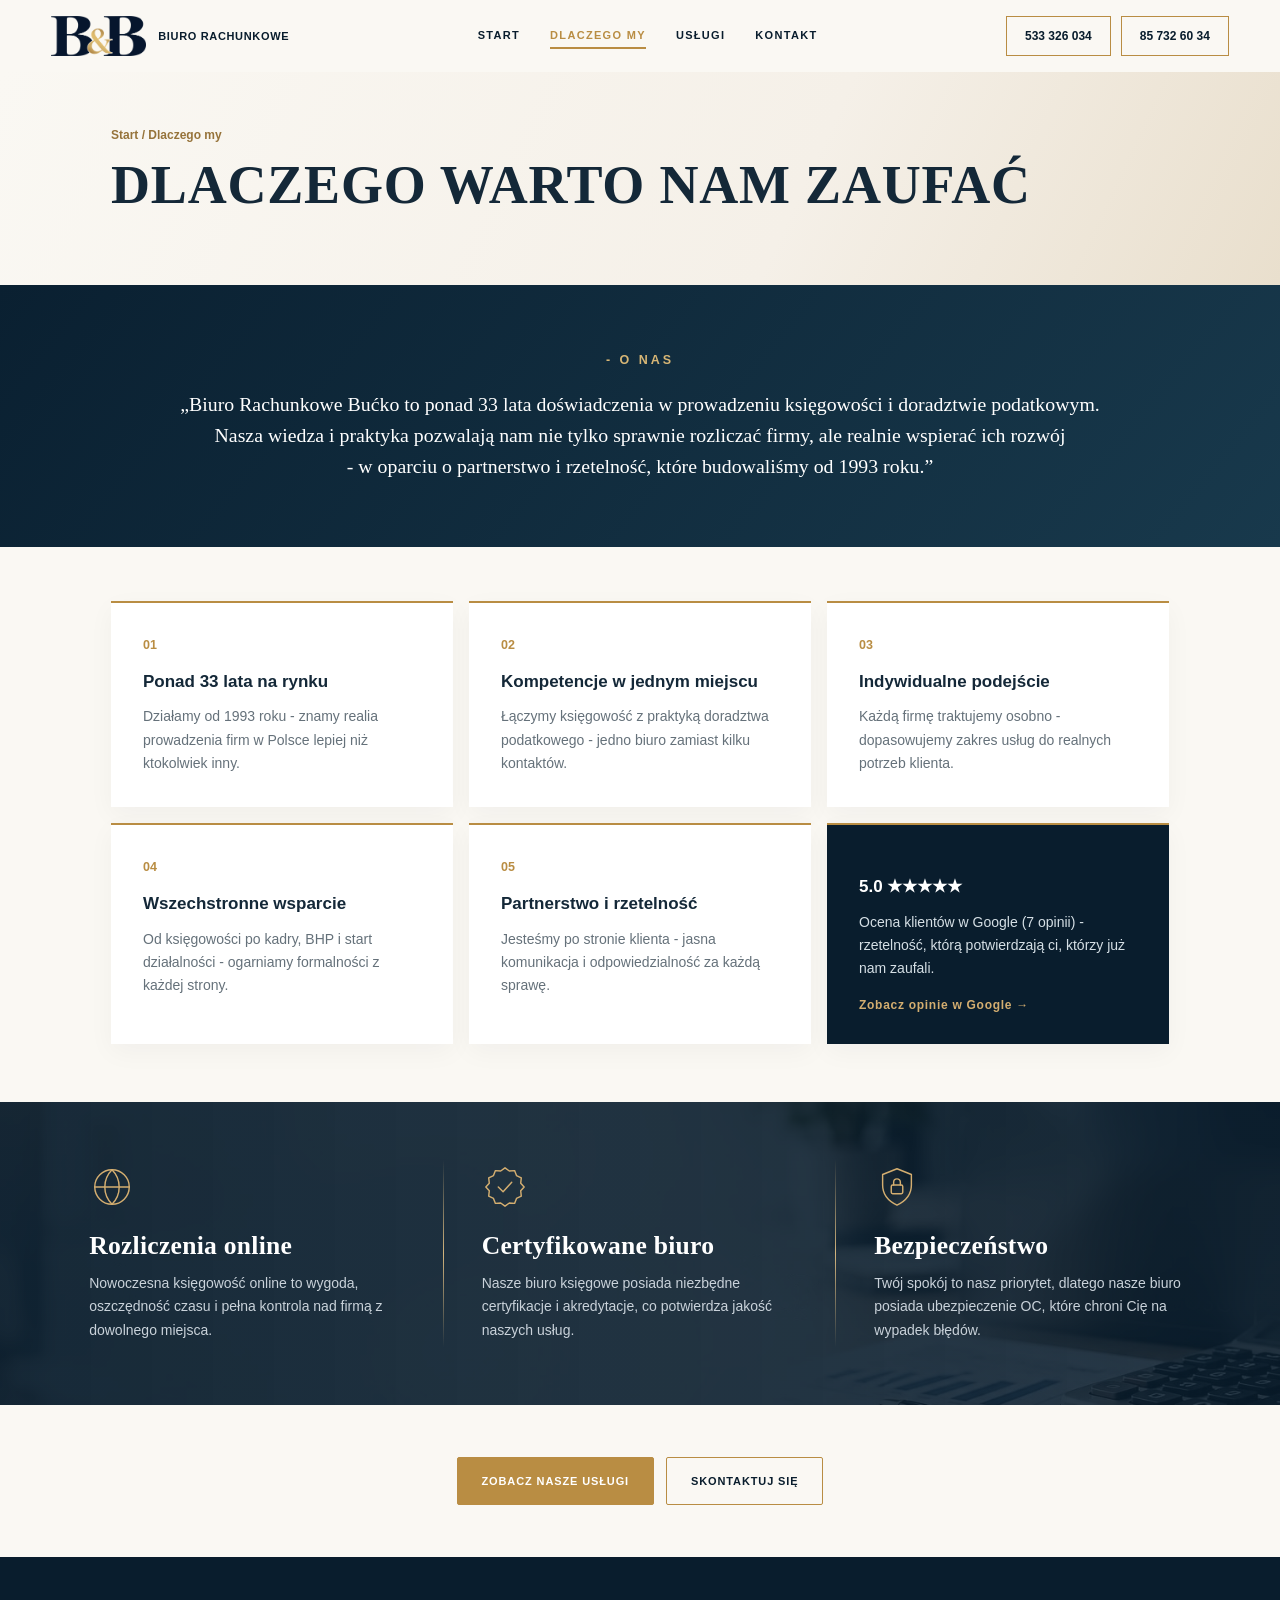
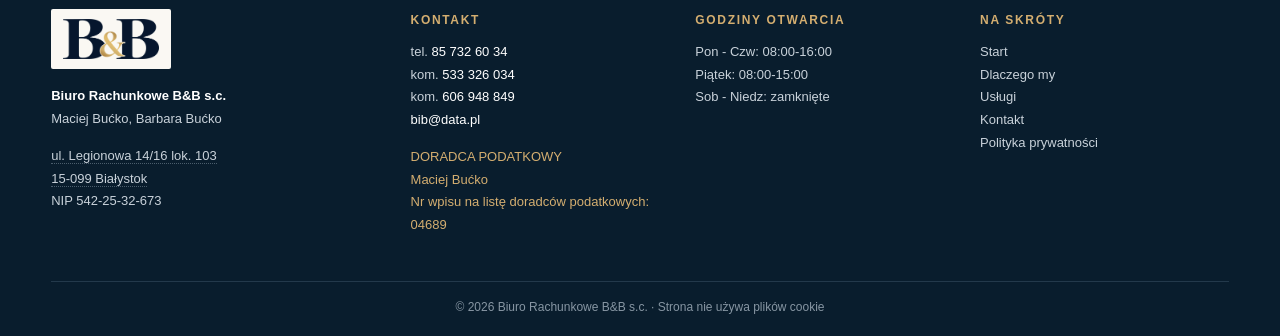
==== commit ba4c66e8: "Add files via upload" ====
--- a/dlaczego-my.html
+++ b/dlaczego-my.html
@@ -1,2 +1,2 @@
 <!DOCTYPE html>
-<html lang="pl"><head><meta charset="utf-8"/><meta content="width=device-width,initial-scale=1" name="viewport"/><meta content="Biuro Rachunkowe Bućko w Białymstoku. Księgowość, kadry, płace i doradztwo podatkowe od 1993 roku." name="description"/><title>Dlaczego my | Biuro Rachunkowe Bućko</title><link href="fonty.css" rel="stylesheet"/><link href="style.css" rel="stylesheet"/><link href="premium.css" rel="stylesheet"/><link href="hero-mb.css" rel="stylesheet"/><link href="poprawki.css" rel="stylesheet"/><link href="stopka.css" rel="stylesheet"/></head><body><header class="premium-nav"><a class="premium-brand" href="index.html"><img alt="B&amp;B — Biuro Rachunkowe Bućko" src="logo-bb-maly.png" width="240" height="101"/><span>BIURO RACHUNKOWE<br/>BUĆKO</span></a><a aria-label="Zadzwoń: 85 732 60 34" class="mobile-call" href="tel:+48857326034"><svg viewBox="0 0 24 24" aria-hidden="true"><path d="M5 4h3.5l1.8 4.5-2.3 1.4a11 11 0 0 0 6.1 6.1l1.4-2.3L20 15.5V19a1 1 0 0 1-1 1A16 16 0 0 1 4 5a1 1 0 0 1 1-1z"/></svg></a><button aria-expanded="false" aria-label="Pokaż menu" class="mobile-menu">☰</button><nav aria-label="Menu główne" class="premium-links"><a href="index.html">START</a><a class="current" href="dlaczego-my.html">DLACZEGO MY</a><a href="uslugi.html">USŁUGI</a><a href="kontakt.html">KONTAKT</a></nav><a class="premium-phone" href="tel:+48857326034">85 732 60 34</a></header><section class="sky"><div class="container page-head"><div class="crumb"><a href="index.html">Start</a> / Dlaczego my</div><h1>DLACZEGO WARTO NAM ZAUFAĆ</h1></div></section><section class="quote"><div class="container"><small>— O NAS</small><p class="quote-compact"><span>„Biuro Rachunkowe Bućko to ponad 30 lat doświadczenia w prowadzeniu księgowości i doradztwie podatkowym.</span> <span>Nasza wiedza i praktyka pozwalają nam nie tylko sprawnie rozliczać firmy, ale realnie wspierać ich rozwój</span> <span>— w oparciu o partnerstwo i rzetelność, które budowaliśmy od 1993 roku.”</span></p></div></section><section class="container trust"><article><small>01</small><h3>Ponad 30 lat na rynku</h3><p>Działamy od 1993 roku — znamy realia prowadzenia firm w Polsce lepiej niż ktokolwiek inny.</p></article><article><small>02</small><h3>Kompetencje w jednym miejscu</h3><p>Łączymy księgowość z praktyką doradztwa podatkowego — jedno biuro zamiast kilku kontaktów.</p></article><article><small>03</small><h3>Indywidualne podejście</h3><p>Każdą firmę traktujemy osobno — dopasowujemy zakres usług do realnych potrzeb klienta.</p></article><article><small>04</small><h3>Wszechstronne wsparcie</h3><p>Od księgowości po kadry, BHP i start działalności — ogarniamy formalności z każdej strony.</p></article><article><small>05</small><h3>Partnerstwo i rzetelność</h3><p>Jesteśmy po stronie klienta — jasna komunikacja i odpowiedzialność za każdą sprawę.</p></article><article class="dark"><h3>5.0 ★★★★★</h3><p>Ocena klientów na Google (4 opinie) — rzetelność, którą potwierdzają ci, którzy już nam zaufali.</p></article></section><div class="actions"><a class="btn" href="uslugi.html">ZOBACZ NASZE USŁUGI</a><a class="btn outline" href="kontakt.html">SKONTAKTUJ SIĘ</a></div><footer class="site-footer"><div class="footer-grid"><div class="footer-col footer-brand"><img alt="B&amp;B — Biuro Rachunkowe" src="logo-bb-maly.png" width="120" height="50"/><p><b>Biuro Rachunkowe B&amp;B s.c.</b><br/>Maciej Bućko, Barbara Bućko</p><p>ul. Legionowa 14/16 lok. 103<br/>15-099 Białystok<br/>NIP 542-25-32-673</p></div><div class="footer-col"><h3>Kontakt</h3><p>tel. <a href="tel:+48857326034">85 732 60 34</a><br/>kom. <a href="tel:+48533326034">533 326 034</a><br/><a href="mailto:bib@data.pl">bib@data.pl</a></p><p class="footer-dp">Maciej Bućko — doradca podatkowy<br/>nr wpisu 04689</p></div><div class="footer-col"><h3>Godziny otwarcia</h3><p>Pon – Czw: 08:00–16:00<br/>Piątek: 08:00–15:00<br/>Sob – Niedz: zamknięte</p></div><div class="footer-col"><h3>Na skróty</h3><p class="footer-links"><a href="index.html">Start</a><a href="dlaczego-my.html">Dlaczego my</a><a href="uslugi.html">Usługi</a><a href="kontakt.html">Kontakt</a><a href="prywatnosc.html">Polityka prywatności</a></p></div></div><div class="footer-bottom">© 2026 Biuro Rachunkowe B&amp;B s.c. · Strona nie używa plików cookie</div></footer><script defer="" src="animacje.js"></script><script>document.querySelector('.mobile-menu').addEventListener('click',function(){let n=document.querySelector('.premium-links');n.classList.toggle('expanded');this.setAttribute('aria-expanded',n.classList.contains('expanded'))})</script><script defer="" src="teksty.js"></script></body></html>+<html lang="pl"><head><meta charset="utf-8"/><meta content="width=device-width,initial-scale=1" name="viewport"/><meta content="Biuro Rachunkowe Bućko w Białymstoku. Księgowość, kadry, płace i doradztwo podatkowe od 1993 roku." name="description"/><title>Dlaczego my | Biuro Rachunkowe Bućko</title><link href="fonty.css" rel="stylesheet"/><link href="style.css" rel="stylesheet"/><link href="premium.css" rel="stylesheet"/><link href="hero-mb.css" rel="stylesheet"/><link href="poprawki.css" rel="stylesheet"/><link href="stopka.css" rel="stylesheet"/></head><body><header class="premium-nav"><a class="premium-brand" href="index.html"><img alt="B&amp;B - Biuro Rachunkowe Bućko" src="logo-bb-maly.png" width="240" height="101"/><span>BIURO RACHUNKOWE</span></a><a aria-label="Zadzwoń: 533 326 034" class="mobile-call" href="tel:+48533326034"><svg viewBox="0 0 24 24" aria-hidden="true"><path d="M5 4h3.5l1.8 4.5-2.3 1.4a11 11 0 0 0 6.1 6.1l1.4-2.3L20 15.5V19a1 1 0 0 1-1 1A16 16 0 0 1 4 5a1 1 0 0 1 1-1z"/></svg></a><button aria-expanded="false" aria-label="Pokaż menu" class="mobile-menu">☰</button><nav aria-label="Menu główne" class="premium-links"><a href="index.html">START</a><a class="current" href="dlaczego-my.html">DLACZEGO MY</a><a href="uslugi.html">USŁUGI</a><a href="kontakt.html">KONTAKT</a></nav><div class="header-phones"><a class="premium-phone" href="tel:+48533326034">533 326 034</a><a class="premium-phone" href="tel:+48857326034">85 732 60 34</a></div></header><section class="sky"><div class="container page-head"><div class="crumb"><a href="index.html">Start</a> / Dlaczego my</div><h1>DLACZEGO WARTO NAM ZAUFAĆ</h1></div></section><section class="quote"><div class="container"><small>- O NAS</small><p class="quote-compact"><span>„Biuro Rachunkowe Bućko to ponad 33 lata doświadczenia w prowadzeniu księgowości i doradztwie podatkowym.</span> <span>Nasza wiedza i praktyka pozwalają nam nie tylko sprawnie rozliczać firmy, ale realnie wspierać ich rozwój</span> <span>- w oparciu o partnerstwo i rzetelność, które budowaliśmy od 1993 roku.”</span></p></div></section><section class="container trust"><article><small>01</small><h3>Ponad 33 lata na rynku</h3><p>Działamy od 1993 roku - znamy realia prowadzenia firm w Polsce lepiej niż ktokolwiek inny.</p></article><article><small>02</small><h3>Kompetencje w jednym miejscu</h3><p>Łączymy księgowość z praktyką doradztwa podatkowego - jedno biuro zamiast kilku kontaktów.</p></article><article><small>03</small><h3>Indywidualne podejście</h3><p>Każdą firmę traktujemy osobno - dopasowujemy zakres usług do realnych potrzeb klienta.</p></article><article><small>04</small><h3>Wszechstronne wsparcie</h3><p>Od księgowości po kadry, BHP i start działalności - ogarniamy formalności z każdej strony.</p></article><article><small>05</small><h3>Partnerstwo i rzetelność</h3><p>Jesteśmy po stronie klienta - jasna komunikacja i odpowiedzialność za każdą sprawę.</p></article><a class="dark rating-tile" href="https://maps.app.goo.gl/vNTqCQceU32byZa97" rel="noopener" target="_blank"><h3>5.0 ★★★★★</h3><p>Ocena klientów w Google (7 opinii) - rzetelność, którą potwierdzają ci, którzy już nam zaufali.</p><span class="rating-cta">Zobacz opinie w Google →</span></a></section><section class="trust-band" aria-label="Nasze atuty"><div class="trust-band-grid"><div class="tb-item"><svg viewBox="0 0 48 48" aria-hidden="true"><circle cx="24" cy="24" r="18"/><path d="M6 24h36M24 6c5 5 7.5 11 7.5 18S29 37 24 42M24 6c-5 5-7.5 11-7.5 18S19 37 24 42"/></svg><h3>Rozliczenia online</h3><p>Nowoczesna księgowość online to wygoda, oszczędność czasu i pełna kontrola nad firmą z dowolnego miejsca.</p></div><div class="tb-item"><svg viewBox="0 0 48 48" aria-hidden="true"><path d="M24 4l4.5 3.3 5.5-.4 2 5.2 5 2.4-.6 5.5L44 24l-3.6 4 .6 5.5-5 2.4-2 5.2-5.5-.4L24 44l-4.5-3.3-5.5.4-2-5.2-5-2.4.6-5.5L4 24l3.6-4L7 14.5l5-2.4 2-5.2 5.5.4z"/><path d="m17 24 5 5 9-10"/></svg><h3>Certyfikowane biuro</h3><p>Nasze biuro księgowe posiada niezbędne certyfikacje i akredytacje, co potwierdza jakość naszych usług.</p></div><div class="tb-item"><svg viewBox="0 0 48 48" aria-hidden="true"><path d="M24 5 9 11v11c0 10 6.5 17 15 21 8.5-4 15-11 15-21V11z"/><rect x="18" y="22" width="12" height="9" rx="1.5"/><path d="M20.5 22v-3a3.5 3.5 0 0 1 7 0v3"/></svg><h3>Bezpieczeństwo</h3><p>Twój spokój to nasz priorytet, dlatego nasze biuro posiada ubezpieczenie OC, które chroni Cię na wypadek błędów.</p></div></div></section><div class="actions"><a class="btn" href="uslugi.html">ZOBACZ NASZE USŁUGI</a><a class="btn outline" href="kontakt.html">SKONTAKTUJ SIĘ</a></div><footer class="site-footer"><div class="footer-grid"><div class="footer-col footer-brand"><img alt="B&amp;B - Biuro Rachunkowe" src="logo-bb-maly.png" width="120" height="50"/><p><b>Biuro Rachunkowe B&amp;B s.c.</b><br/>Maciej Bućko, Barbara Bućko</p><p><a class="map-link" href="https://maps.app.goo.gl/vNTqCQceU32byZa97" rel="noopener" target="_blank">ul. Legionowa 14/16 lok. 103<br/>15-099 Białystok</a><br/>NIP 542-25-32-673</p></div><div class="footer-col"><h3>Kontakt</h3><p>tel. <a href="tel:+48857326034">85 732 60 34</a><br/>kom. <a href="tel:+48533326034">533 326 034</a><br/>kom. <a href="tel:+48606948849">606 948 849</a><br/><a href="mailto:bib@data.pl">bib@data.pl</a></p><p class="footer-dp">DORADCA PODATKOWY<br/>Maciej Bućko<br/>Nr wpisu na listę doradców podatkowych: 04689</p></div><div class="footer-col"><h3>Godziny otwarcia</h3><p>Pon - Czw: 08:00-16:00<br/>Piątek: 08:00-15:00<br/>Sob - Niedz: zamknięte</p></div><div class="footer-col"><h3>Na skróty</h3><p class="footer-links"><a href="index.html">Start</a><a href="dlaczego-my.html">Dlaczego my</a><a href="uslugi.html">Usługi</a><a href="kontakt.html">Kontakt</a><a href="prywatnosc.html">Polityka prywatności</a></p></div></div><div class="footer-bottom">© 2026 Biuro Rachunkowe B&amp;B s.c. · Strona nie używa plików cookie</div></footer><script defer="" src="animacje.js"></script><script>document.querySelector('.mobile-menu').addEventListener('click',function(){let n=document.querySelector('.premium-links');n.classList.toggle('expanded');this.setAttribute('aria-expanded',n.classList.contains('expanded'))})</script><script defer="" src="teksty.js"></script></body></html>
--- a/poprawki.css
+++ b/poprawki.css
@@ -1,4 +1,4 @@
-/* Poprawki 26.10.2026 — wspólny nagłówek, ikony, widoczność sekcji pod banerem */
+/* Poprawki 26.10.2026 - wspólny nagłówek, ikony, widoczność sekcji pod banerem */
 
 /* Sekcja pod banerem na stronie Start była niewidoczna (klasa reveal-tile bez skryptu, który by ją odsłaniał). */
 .mb-next .reveal-tile{opacity:1;transform:none}
@@ -8,7 +8,7 @@
 .premium-links a{padding:6px 0;border-bottom:2px solid transparent}
 .premium-links .current{border-bottom-color:#b98d43}
 
-/* Nagłówki podstron — ta sama kremowa tonacja co nagłówek */
+/* Nagłówki podstron - ta sama kremowa tonacja co nagłówek */
 .sky{background:linear-gradient(115deg,#faf8f3 0%,#f5f0e8 62%,#e9dfcd 100%)}
 .page-head{padding:56px 26px 70px}
 
--- a/stopka.css
+++ b/stopka.css
@@ -15,7 +15,7 @@
 .premium-brand img{width:auto;height:40px;object-fit:contain}
 .premium-brand{gap:12px}
 
-/* Ikona telefonu — tylko na telefonie/tablecie */
+/* Ikona telefonu - tylko na telefonie/tablecie */
 .mobile-call{display:none}
 @media(max-width:800px){
   .mobile-call{display:flex;align-items:center;justify-content:center;width:42px;height:42px;margin-left:auto;border:1px solid #b98d43;border-radius:50%;color:#091d2d}
@@ -83,3 +83,34 @@
 .cf-status.err{color:#c0392b}
 .cf-honey{position:absolute!important;left:-9999px!important;width:1px;height:1px;opacity:0}
 @media(max-width:720px){.contact-form-wrap{padding:30px 22px 26px;margin:0 0 45px}.cf-row{grid-template-columns:1fr}.cf-submit{width:100%}}
+
+/* Dwa numery w nagłówku */
+.header-phones{display:flex;gap:10px}
+.header-phones .premium-phone{white-space:nowrap}
+@media(max-width:1100px){.header-phones .premium-phone{padding:10px 12px;font-size:11px}}
+@media(max-width:800px){.header-phones{display:none}}
+
+/* Adres jako link do mapy */
+.map-link{color:inherit;text-decoration:none;border-bottom:1px dotted currentColor}
+.map-link:hover{color:#b98d43}
+.map-cta{display:inline-block;margin-top:6px;font-size:12px;font-weight:600;color:#b98d43;text-decoration:none;letter-spacing:.02em}
+.map-cta:hover{text-decoration:underline}
+.site-footer .map-link{color:#c9d2da;border-bottom-color:#4a5d6c}
+
+/* Kafelek z oceną Google - klikalny */
+.trust .rating-tile{display:flex;flex-direction:column;box-sizing:border-box;min-width:0;min-height:200px;padding:32px;margin:0;border:0;border-top:2px solid var(--gold);background:var(--navy);color:#fff;text-decoration:none;box-shadow:0 8px 25px #091d2d0a;transition:transform .3s ease,box-shadow .3s ease}
+.trust .rating-tile h3{color:#fff;font-size:17px;line-height:1.4;margin:18px 0 12px}
+.trust .rating-tile p{color:#d5dfe5;font-size:14px;line-height:1.65;margin:0}
+.rating-cta{margin-top:auto;padding-top:18px;font-size:12px;font-weight:600;letter-spacing:.06em;color:#d4ae70}
+.trust .rating-tile:hover{transform:translateY(-8px);box-shadow:0 20px 44px rgba(9,29,45,.22)}
+.trust .rating-tile:hover .rating-cta{text-decoration:underline}
+
+/* Pas atutów na stronie Dlaczego my */
+.trust-band{position:relative;background:linear-gradient(90deg,rgba(9,29,45,.94),rgba(9,29,45,.86)),url('hero-tlo.jpg') center 70%/cover;color:#fff;padding:54px max(4vw,24px);margin:6px 0 10px}
+.trust-band-grid{max-width:1180px;margin:0 auto;display:grid;grid-template-columns:repeat(3,1fr)}
+.tb-item{position:relative;padding:8px 38px}
+.tb-item:not(:last-child):after{content:'';position:absolute;right:0;top:4px;bottom:4px;width:1px;background:linear-gradient(transparent,#d3b47d,transparent)}
+.tb-item svg{width:46px;height:46px;fill:none;stroke:#d4ae70;stroke-width:1.5;stroke-linecap:round;stroke-linejoin:round}
+.tb-item h3{font:600 clamp(22px,2vw,27px)/1.2 'Cormorant Garamond',Georgia,serif;color:#fff;margin:18px 0 10px;letter-spacing:.01em}
+.tb-item p{font-size:14px;line-height:1.7;color:#c9d2da;margin:0}
+@media(max-width:860px){.trust-band-grid{grid-template-columns:1fr;gap:30px}.tb-item{padding:0 4px}.tb-item:after{display:none}.trust-band{padding:44px 22px}}
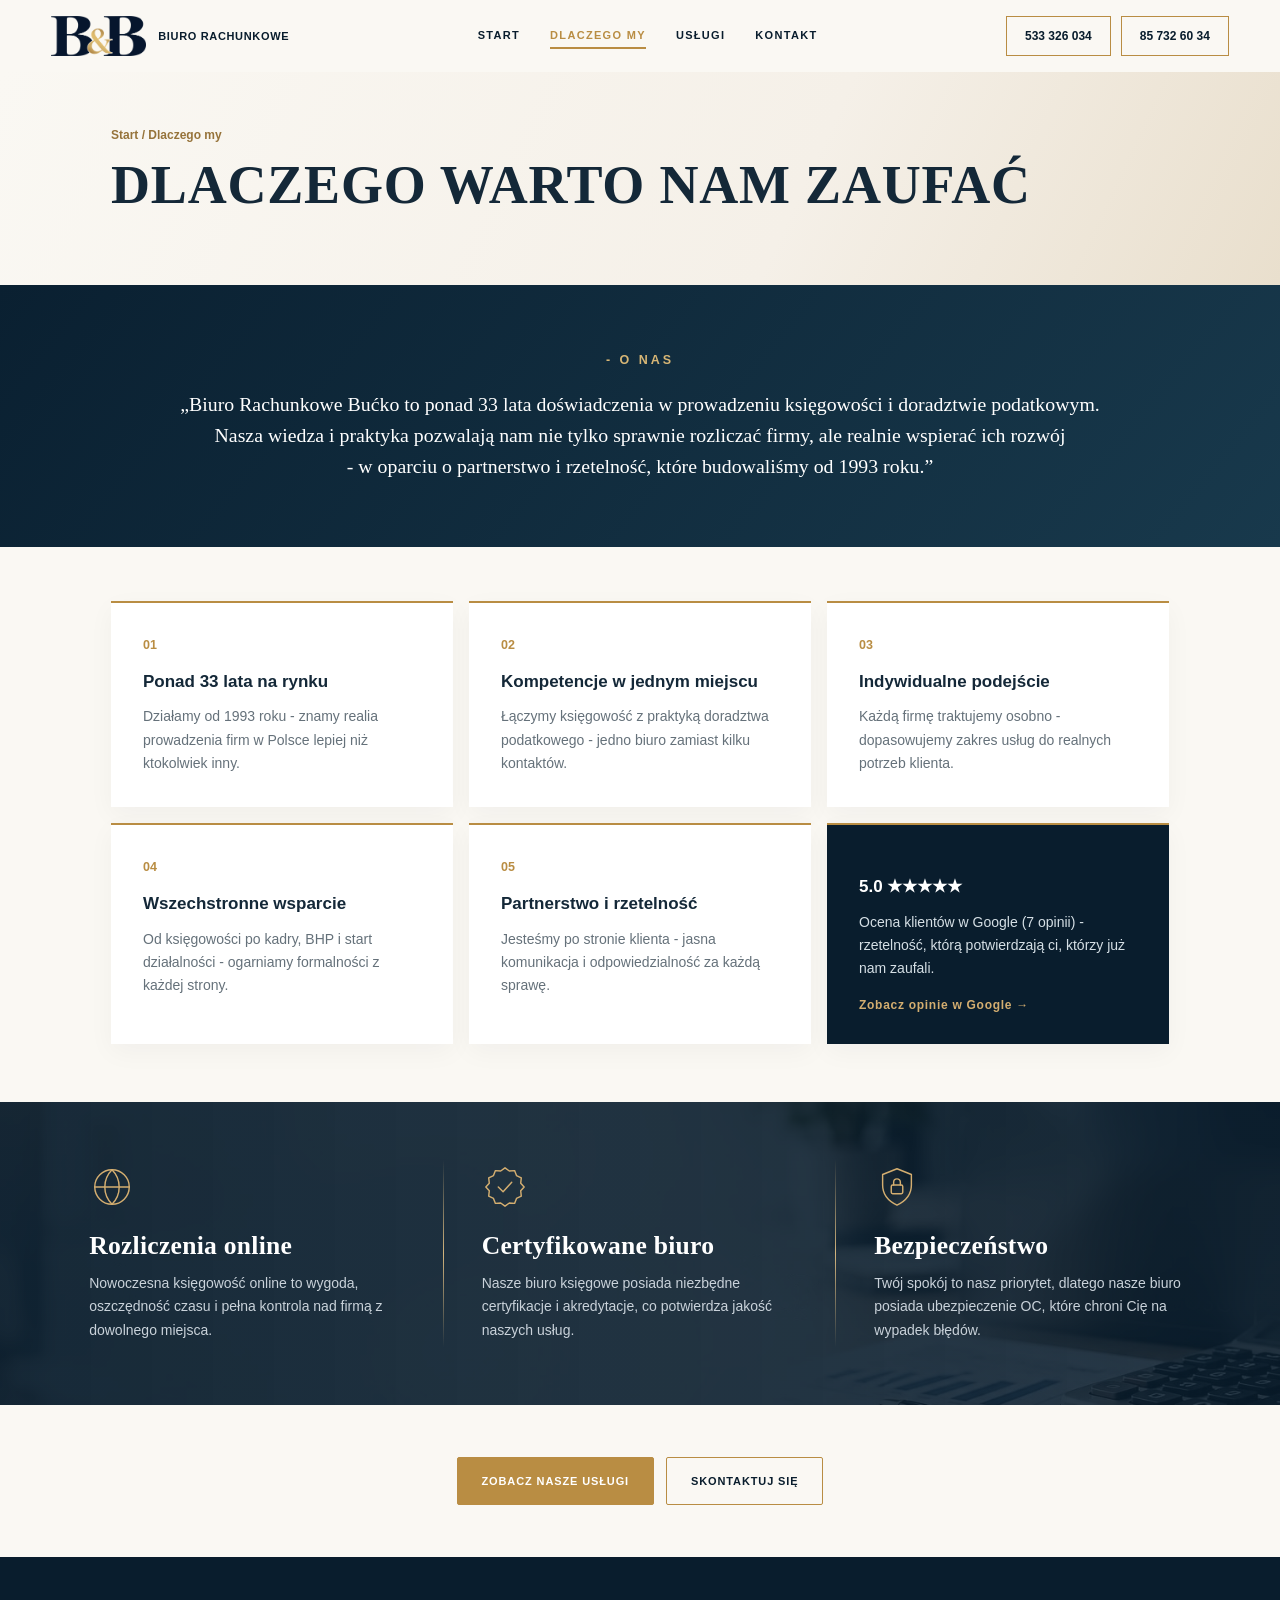
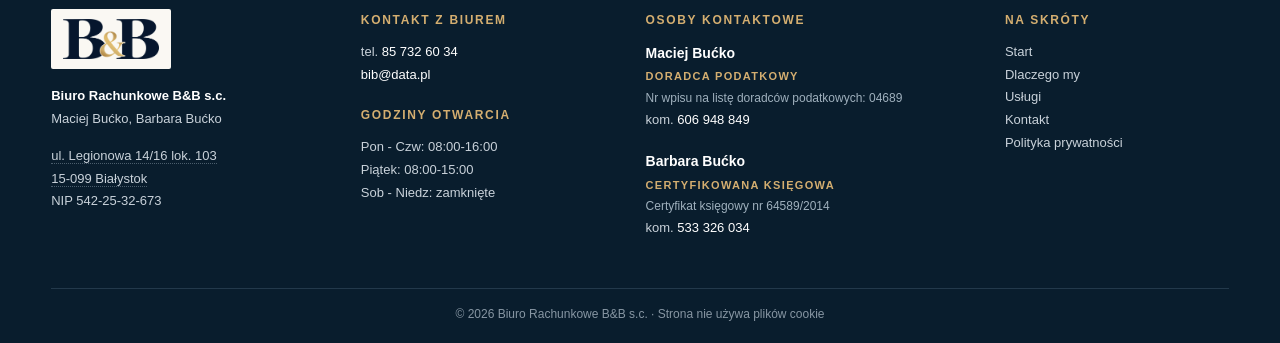
==== commit fee16491: "Add files via upload" ====
--- a/dlaczego-my.html
+++ b/dlaczego-my.html
@@ -1,2 +1,2 @@
 <!DOCTYPE html>
-<html lang="pl"><head><meta charset="utf-8"/><meta content="width=device-width,initial-scale=1" name="viewport"/><meta content="Biuro Rachunkowe Bućko w Białymstoku. Księgowość, kadry, płace i doradztwo podatkowe od 1993 roku." name="description"/><title>Dlaczego my | Biuro Rachunkowe Bućko</title><link href="fonty.css" rel="stylesheet"/><link href="style.css" rel="stylesheet"/><link href="premium.css" rel="stylesheet"/><link href="hero-mb.css" rel="stylesheet"/><link href="poprawki.css" rel="stylesheet"/><link href="stopka.css" rel="stylesheet"/></head><body><header class="premium-nav"><a class="premium-brand" href="index.html"><img alt="B&amp;B - Biuro Rachunkowe Bućko" src="logo-bb-maly.png" width="240" height="101"/><span>BIURO RACHUNKOWE</span></a><a aria-label="Zadzwoń: 533 326 034" class="mobile-call" href="tel:+48533326034"><svg viewBox="0 0 24 24" aria-hidden="true"><path d="M5 4h3.5l1.8 4.5-2.3 1.4a11 11 0 0 0 6.1 6.1l1.4-2.3L20 15.5V19a1 1 0 0 1-1 1A16 16 0 0 1 4 5a1 1 0 0 1 1-1z"/></svg></a><button aria-expanded="false" aria-label="Pokaż menu" class="mobile-menu">☰</button><nav aria-label="Menu główne" class="premium-links"><a href="index.html">START</a><a class="current" href="dlaczego-my.html">DLACZEGO MY</a><a href="uslugi.html">USŁUGI</a><a href="kontakt.html">KONTAKT</a></nav><div class="header-phones"><a class="premium-phone" href="tel:+48533326034">533 326 034</a><a class="premium-phone" href="tel:+48857326034">85 732 60 34</a></div></header><section class="sky"><div class="container page-head"><div class="crumb"><a href="index.html">Start</a> / Dlaczego my</div><h1>DLACZEGO WARTO NAM ZAUFAĆ</h1></div></section><section class="quote"><div class="container"><small>- O NAS</small><p class="quote-compact"><span>„Biuro Rachunkowe Bućko to ponad 33 lata doświadczenia w prowadzeniu księgowości i doradztwie podatkowym.</span> <span>Nasza wiedza i praktyka pozwalają nam nie tylko sprawnie rozliczać firmy, ale realnie wspierać ich rozwój</span> <span>- w oparciu o partnerstwo i rzetelność, które budowaliśmy od 1993 roku.”</span></p></div></section><section class="container trust"><article><small>01</small><h3>Ponad 33 lata na rynku</h3><p>Działamy od 1993 roku - znamy realia prowadzenia firm w Polsce lepiej niż ktokolwiek inny.</p></article><article><small>02</small><h3>Kompetencje w jednym miejscu</h3><p>Łączymy księgowość z praktyką doradztwa podatkowego - jedno biuro zamiast kilku kontaktów.</p></article><article><small>03</small><h3>Indywidualne podejście</h3><p>Każdą firmę traktujemy osobno - dopasowujemy zakres usług do realnych potrzeb klienta.</p></article><article><small>04</small><h3>Wszechstronne wsparcie</h3><p>Od księgowości po kadry, BHP i start działalności - ogarniamy formalności z każdej strony.</p></article><article><small>05</small><h3>Partnerstwo i rzetelność</h3><p>Jesteśmy po stronie klienta - jasna komunikacja i odpowiedzialność za każdą sprawę.</p></article><a class="dark rating-tile" href="https://maps.app.goo.gl/vNTqCQceU32byZa97" rel="noopener" target="_blank"><h3>5.0 ★★★★★</h3><p>Ocena klientów w Google (7 opinii) - rzetelność, którą potwierdzają ci, którzy już nam zaufali.</p><span class="rating-cta">Zobacz opinie w Google →</span></a></section><section class="trust-band" aria-label="Nasze atuty"><div class="trust-band-grid"><div class="tb-item"><svg viewBox="0 0 48 48" aria-hidden="true"><circle cx="24" cy="24" r="18"/><path d="M6 24h36M24 6c5 5 7.5 11 7.5 18S29 37 24 42M24 6c-5 5-7.5 11-7.5 18S19 37 24 42"/></svg><h3>Rozliczenia online</h3><p>Nowoczesna księgowość online to wygoda, oszczędność czasu i pełna kontrola nad firmą z dowolnego miejsca.</p></div><div class="tb-item"><svg viewBox="0 0 48 48" aria-hidden="true"><path d="M24 4l4.5 3.3 5.5-.4 2 5.2 5 2.4-.6 5.5L44 24l-3.6 4 .6 5.5-5 2.4-2 5.2-5.5-.4L24 44l-4.5-3.3-5.5.4-2-5.2-5-2.4.6-5.5L4 24l3.6-4L7 14.5l5-2.4 2-5.2 5.5.4z"/><path d="m17 24 5 5 9-10"/></svg><h3>Certyfikowane biuro</h3><p>Nasze biuro księgowe posiada niezbędne certyfikacje i akredytacje, co potwierdza jakość naszych usług.</p></div><div class="tb-item"><svg viewBox="0 0 48 48" aria-hidden="true"><path d="M24 5 9 11v11c0 10 6.5 17 15 21 8.5-4 15-11 15-21V11z"/><rect x="18" y="22" width="12" height="9" rx="1.5"/><path d="M20.5 22v-3a3.5 3.5 0 0 1 7 0v3"/></svg><h3>Bezpieczeństwo</h3><p>Twój spokój to nasz priorytet, dlatego nasze biuro posiada ubezpieczenie OC, które chroni Cię na wypadek błędów.</p></div></div></section><div class="actions"><a class="btn" href="uslugi.html">ZOBACZ NASZE USŁUGI</a><a class="btn outline" href="kontakt.html">SKONTAKTUJ SIĘ</a></div><footer class="site-footer"><div class="footer-grid"><div class="footer-col footer-brand"><img alt="B&amp;B - Biuro Rachunkowe" src="logo-bb-maly.png" width="120" height="50"/><p><b>Biuro Rachunkowe B&amp;B s.c.</b><br/>Maciej Bućko, Barbara Bućko</p><p><a class="map-link" href="https://maps.app.goo.gl/vNTqCQceU32byZa97" rel="noopener" target="_blank">ul. Legionowa 14/16 lok. 103<br/>15-099 Białystok</a><br/>NIP 542-25-32-673</p></div><div class="footer-col"><h3>Kontakt</h3><p>tel. <a href="tel:+48857326034">85 732 60 34</a><br/>kom. <a href="tel:+48533326034">533 326 034</a><br/>kom. <a href="tel:+48606948849">606 948 849</a><br/><a href="mailto:bib@data.pl">bib@data.pl</a></p><p class="footer-dp">DORADCA PODATKOWY<br/>Maciej Bućko<br/>Nr wpisu na listę doradców podatkowych: 04689</p></div><div class="footer-col"><h3>Godziny otwarcia</h3><p>Pon - Czw: 08:00-16:00<br/>Piątek: 08:00-15:00<br/>Sob - Niedz: zamknięte</p></div><div class="footer-col"><h3>Na skróty</h3><p class="footer-links"><a href="index.html">Start</a><a href="dlaczego-my.html">Dlaczego my</a><a href="uslugi.html">Usługi</a><a href="kontakt.html">Kontakt</a><a href="prywatnosc.html">Polityka prywatności</a></p></div></div><div class="footer-bottom">© 2026 Biuro Rachunkowe B&amp;B s.c. · Strona nie używa plików cookie</div></footer><script defer="" src="animacje.js"></script><script>document.querySelector('.mobile-menu').addEventListener('click',function(){let n=document.querySelector('.premium-links');n.classList.toggle('expanded');this.setAttribute('aria-expanded',n.classList.contains('expanded'))})</script><script defer="" src="teksty.js"></script></body></html>+<html lang="pl"><head><meta charset="utf-8"/><meta content="width=device-width,initial-scale=1" name="viewport"/><meta content="Biuro Rachunkowe Bućko w Białymstoku. Księgowość, kadry, płace i doradztwo podatkowe od 1993 roku." name="description"/><title>Dlaczego my | Biuro Rachunkowe Bućko</title><link href="fonty.css" rel="stylesheet"/><link href="style.css" rel="stylesheet"/><link href="premium.css" rel="stylesheet"/><link href="hero-mb.css" rel="stylesheet"/><link href="poprawki.css" rel="stylesheet"/><link href="stopka.css" rel="stylesheet"/></head><body><header class="premium-nav"><a class="premium-brand" href="index.html"><img alt="B&amp;B - Biuro Rachunkowe Bućko" src="logo-bb-maly.png" width="240" height="101"/><span>BIURO RACHUNKOWE</span></a><a aria-label="Zadzwoń: 533 326 034" class="mobile-call" href="tel:+48533326034"><svg viewBox="0 0 24 24" aria-hidden="true"><path d="M5 4h3.5l1.8 4.5-2.3 1.4a11 11 0 0 0 6.1 6.1l1.4-2.3L20 15.5V19a1 1 0 0 1-1 1A16 16 0 0 1 4 5a1 1 0 0 1 1-1z"/></svg></a><button aria-expanded="false" aria-label="Pokaż menu" class="mobile-menu">☰</button><nav aria-label="Menu główne" class="premium-links"><a href="index.html">START</a><a class="current" href="dlaczego-my.html">DLACZEGO MY</a><a href="uslugi.html">USŁUGI</a><a href="kontakt.html">KONTAKT</a></nav><div class="header-phones"><a class="premium-phone" href="tel:+48533326034">533 326 034</a><a class="premium-phone" href="tel:+48857326034">85 732 60 34</a></div></header><section class="sky"><div class="container page-head"><div class="crumb"><a href="index.html">Start</a> / Dlaczego my</div><h1>DLACZEGO WARTO NAM ZAUFAĆ</h1></div></section><section class="quote"><div class="container"><small>- O NAS</small><p class="quote-compact"><span>„Biuro Rachunkowe Bućko to ponad 33 lata doświadczenia w prowadzeniu księgowości i doradztwie podatkowym.</span> <span>Nasza wiedza i praktyka pozwalają nam nie tylko sprawnie rozliczać firmy, ale realnie wspierać ich rozwój</span> <span>- w oparciu o partnerstwo i rzetelność, które budowaliśmy od 1993 roku.”</span></p></div></section><section class="container trust"><article><small>01</small><h3>Ponad 33 lata na rynku</h3><p>Działamy od 1993 roku - znamy realia prowadzenia firm w Polsce lepiej niż ktokolwiek inny.</p></article><article><small>02</small><h3>Kompetencje w jednym miejscu</h3><p>Łączymy księgowość z praktyką doradztwa podatkowego - jedno biuro zamiast kilku kontaktów.</p></article><article><small>03</small><h3>Indywidualne podejście</h3><p>Każdą firmę traktujemy osobno - dopasowujemy zakres usług do realnych potrzeb klienta.</p></article><article><small>04</small><h3>Wszechstronne wsparcie</h3><p>Od księgowości po kadry, BHP i start działalności - ogarniamy formalności z każdej strony.</p></article><article><small>05</small><h3>Partnerstwo i rzetelność</h3><p>Jesteśmy po stronie klienta - jasna komunikacja i odpowiedzialność za każdą sprawę.</p></article><a class="dark rating-tile" href="https://maps.app.goo.gl/vNTqCQceU32byZa97" rel="noopener" target="_blank"><h3>5.0 ★★★★★</h3><p>Ocena klientów w Google (7 opinii) - rzetelność, którą potwierdzają ci, którzy już nam zaufali.</p><span class="rating-cta">Zobacz opinie w Google →</span></a></section><section class="trust-band" aria-label="Nasze atuty"><div class="trust-band-grid"><div class="tb-item"><svg viewBox="0 0 48 48" aria-hidden="true"><circle cx="24" cy="24" r="18"/><path d="M6 24h36M24 6c5 5 7.5 11 7.5 18S29 37 24 42M24 6c-5 5-7.5 11-7.5 18S19 37 24 42"/></svg><h3>Rozliczenia online</h3><p>Nowoczesna księgowość online to wygoda, oszczędność czasu i pełna kontrola nad firmą z dowolnego miejsca.</p></div><div class="tb-item"><svg viewBox="0 0 48 48" aria-hidden="true"><path d="M24 4l4.5 3.3 5.5-.4 2 5.2 5 2.4-.6 5.5L44 24l-3.6 4 .6 5.5-5 2.4-2 5.2-5.5-.4L24 44l-4.5-3.3-5.5.4-2-5.2-5-2.4.6-5.5L4 24l3.6-4L7 14.5l5-2.4 2-5.2 5.5.4z"/><path d="m17 24 5 5 9-10"/></svg><h3>Certyfikowane biuro</h3><p>Nasze biuro księgowe posiada niezbędne certyfikacje i akredytacje, co potwierdza jakość naszych usług.</p></div><div class="tb-item"><svg viewBox="0 0 48 48" aria-hidden="true"><path d="M24 5 9 11v11c0 10 6.5 17 15 21 8.5-4 15-11 15-21V11z"/><rect x="18" y="22" width="12" height="9" rx="1.5"/><path d="M20.5 22v-3a3.5 3.5 0 0 1 7 0v3"/></svg><h3>Bezpieczeństwo</h3><p>Twój spokój to nasz priorytet, dlatego nasze biuro posiada ubezpieczenie OC, które chroni Cię na wypadek błędów.</p></div></div></section><div class="actions"><a class="btn" href="uslugi.html">ZOBACZ NASZE USŁUGI</a><a class="btn outline" href="kontakt.html">SKONTAKTUJ SIĘ</a></div><footer class="site-footer"><div class="footer-grid"><div class="footer-col footer-brand"><img alt="B&amp;B - Biuro Rachunkowe" src="logo-bb-maly.png" width="120" height="50"/><p><b>Biuro Rachunkowe B&amp;B s.c.</b><br/>Maciej Bućko, Barbara Bućko</p><p><a class="map-link" href="https://maps.app.goo.gl/vNTqCQceU32byZa97" rel="noopener" target="_blank">ul. Legionowa 14/16 lok. 103<br/>15-099 Białystok</a><br/>NIP 542-25-32-673</p></div><div class="footer-col"><h3>Kontakt z biurem</h3><p>tel. <a href="tel:+48857326034">85 732 60 34</a><br/><a href="mailto:bib@data.pl">bib@data.pl</a></p><h3 class="fh-2">Godziny otwarcia</h3><p>Pon - Czw: 08:00-16:00<br/>Piątek: 08:00-15:00<br/>Sob - Niedz: zamknięte</p></div><div class="footer-col footer-team"><h3>Osoby kontaktowe</h3><p><b>Maciej Bućko</b><span class="ft-role">Doradca podatkowy</span><span class="ft-cred">Nr wpisu na listę doradców podatkowych: 04689</span>kom. <a href="tel:+48606948849">606 948 849</a></p><p><b>Barbara Bućko</b><span class="ft-role">Certyfikowana księgowa</span><span class="ft-cred">Certyfikat księgowy nr 64589/2014</span>kom. <a href="tel:+48533326034">533 326 034</a></p></div><div class="footer-col"><h3>Na skróty</h3><p class="footer-links"><a href="index.html">Start</a><a href="dlaczego-my.html">Dlaczego my</a><a href="uslugi.html">Usługi</a><a href="kontakt.html">Kontakt</a><a href="prywatnosc.html">Polityka prywatności</a></p></div></div><div class="footer-bottom">© 2026 Biuro Rachunkowe B&amp;B s.c. · Strona nie używa plików cookie</div></footer><script defer="" src="animacje.js"></script><script>document.querySelector('.mobile-menu').addEventListener('click',function(){let n=document.querySelector('.premium-links');n.classList.toggle('expanded');this.setAttribute('aria-expanded',n.classList.contains('expanded'))})</script><script defer="" src="teksty.js"></script></body></html>
--- a/stopka.css
+++ b/stopka.css
@@ -93,7 +93,7 @@
 /* Adres jako link do mapy */
 .map-link{color:inherit;text-decoration:none;border-bottom:1px dotted currentColor}
 .map-link:hover{color:#b98d43}
-.map-cta{display:inline-block;margin-top:6px;font-size:12px;font-weight:600;color:#b98d43;text-decoration:none;letter-spacing:.02em}
+.map-cta{display:block;width:fit-content;margin-top:8px;font-size:12px;font-weight:600;color:#b98d43;text-decoration:none;letter-spacing:.02em}
 .map-cta:hover{text-decoration:underline}
 .site-footer .map-link{color:#c9d2da;border-bottom-color:#4a5d6c}
 
@@ -114,3 +114,42 @@
 .tb-item h3{font:600 clamp(22px,2vw,27px)/1.2 'Cormorant Garamond',Georgia,serif;color:#fff;margin:18px 0 10px;letter-spacing:.01em}
 .tb-item p{font-size:14px;line-height:1.7;color:#c9d2da;margin:0}
 @media(max-width:860px){.trust-band-grid{grid-template-columns:1fr;gap:30px}.tb-item{padding:0 4px}.tb-item:after{display:none}.trust-band{padding:44px 22px}}
+
+/* Kontakt: ciaśniejsze odstępy w danych kontaktowych */
+.contact-cards .contactleft .contact-details p{margin:0 0 11px}
+.contact-cards .contactleft .contact-details small{margin-bottom:1px;font-size:11.5px}
+.contact-cards .contactleft .contact-details b{line-height:1.45}
+.contact-cards .contactleft .map-cta{margin-top:4px}
+.contact-cards .contact-card h2{margin-bottom:14px}
+.contact-cards .contactleft .btn{margin-top:14px}
+.footer-dp a{color:#fff}
+
+/* Stopka: osoby kontaktowe */
+.site-footer .fh-2{margin-top:22px}
+.footer-team p{margin-bottom:18px}
+.footer-team b{display:block;font-size:14px}
+.ft-role{display:block;color:#d4ae70;font-size:11px;font-weight:600;letter-spacing:.12em;text-transform:uppercase;margin:2px 0}
+.ft-cred{display:block;color:#9fb0bd;font-size:12px;line-height:1.5;margin-bottom:2px}
+.footer-grid{grid-template-columns:1.1fr 1fr 1.3fr .9fr}
+
+/* Kontakt: osoby kontaktowe */
+.team-section{max-width:1058px;margin:0 auto 42px}
+.team-head{margin-bottom:18px}
+.team-head h2{font:600 clamp(26px,2.8vw,34px)/1.15 'Cormorant Garamond',Georgia,serif;color:#091d2d;margin:8px 0 0}
+.team-grid{display:grid;grid-template-columns:1fr 1fr;gap:16px}
+.person-card{display:flex;gap:22px;align-items:flex-start;background:#fff;border-top:2px solid #b98d43;box-shadow:0 8px 25px #091d2d0a;padding:28px 30px;transition:transform .3s ease,box-shadow .3s ease}
+.person-card:hover{transform:translateY(-4px);box-shadow:0 18px 40px rgba(9,29,45,.12)}
+.person-mono{flex:none;width:64px;height:64px;border-radius:50%;background:#091d2d;color:#d4ae70;display:flex;align-items:center;justify-content:center;font:600 24px 'Cormorant Garamond',Georgia,serif;letter-spacing:.04em;box-shadow:inset 0 0 0 2px #091d2d,inset 0 0 0 3px #b98d43}
+.person-role{display:block;font-size:11px;font-weight:600;letter-spacing:.16em;color:#b98d43}
+.person-card h3{font:600 26px/1.2 'Cormorant Garamond',Georgia,serif;color:#091d2d;margin:4px 0 6px}
+.person-card p{margin:0 0 14px;font-size:13px;line-height:1.55;color:#65717a}
+.person-phone{display:inline-flex;align-items:center;gap:9px;font-size:15px;font-weight:600;color:#091d2d;text-decoration:none;border:1px solid #b98d43;padding:9px 16px;border-radius:2px;transition:background .2s,color .2s}
+.person-phone svg{width:16px;height:16px;fill:none;stroke:#b98d43;stroke-width:1.8;stroke-linejoin:round}
+.person-phone:hover{background:#b98d43;color:#fff}
+.person-phone:hover svg{stroke:#fff}
+@media(max-width:1000px){.footer-grid{grid-template-columns:1fr 1fr}}
+@media(max-width:720px){.team-grid{grid-template-columns:1fr}.team-section{margin:0 0 32px}.person-card{padding:24px 22px;gap:16px}.person-mono{width:52px;height:52px;font-size:20px}}
+@media(max-width:480px){.footer-grid{grid-template-columns:1fr}}
+.contact-cards .contactleft .office-name b{display:block;font-size:15px;font-weight:600;color:#091d2d}
+.office-name span{display:block;font-size:13px;color:#65717a;margin-top:2px}
+.contact-cards .contactleft .office-name{margin-bottom:16px}
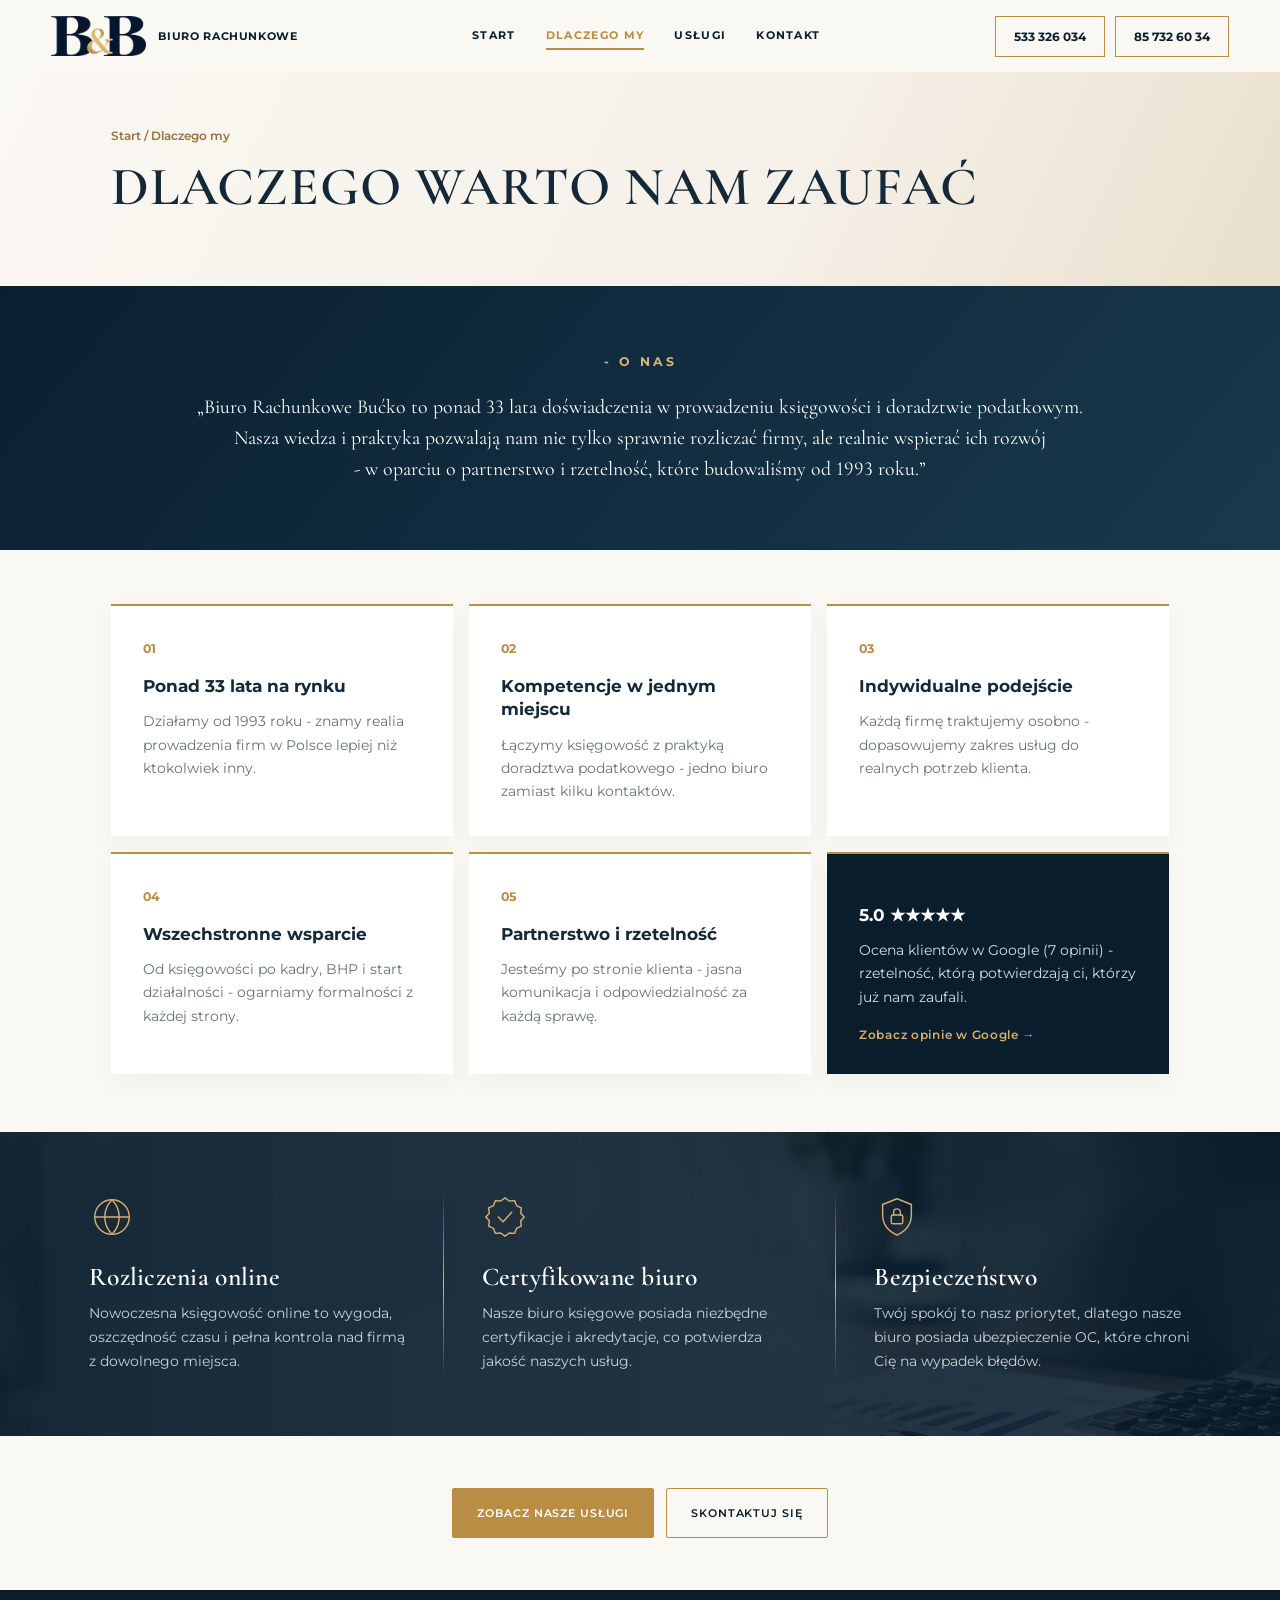
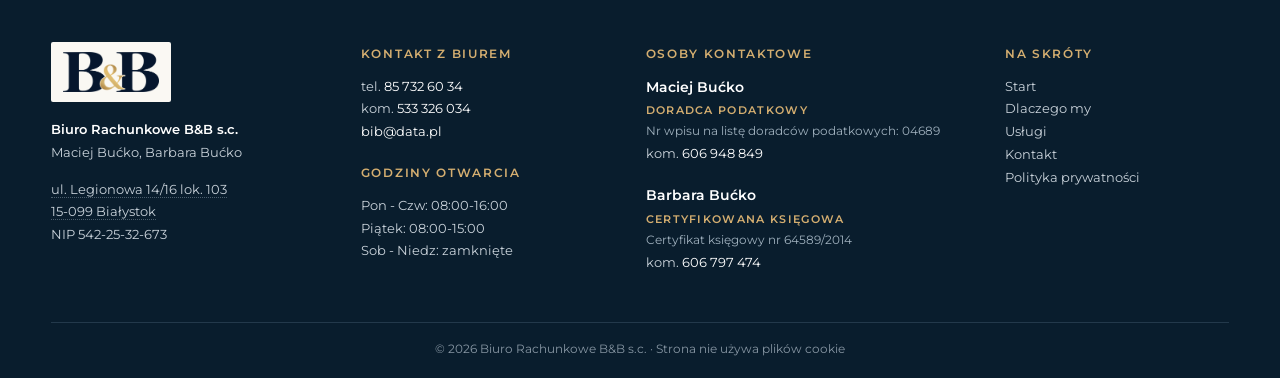
==== commit ed17d5b1: "Add files via upload" ====
--- a/dlaczego-my.html
+++ b/dlaczego-my.html
@@ -1,2 +1,2 @@
 <!DOCTYPE html>
-<html lang="pl"><head><meta charset="utf-8"/><meta content="width=device-width,initial-scale=1" name="viewport"/><meta content="Biuro Rachunkowe Bućko w Białymstoku. Księgowość, kadry, płace i doradztwo podatkowe od 1993 roku." name="description"/><title>Dlaczego my | Biuro Rachunkowe Bućko</title><link href="fonty.css" rel="stylesheet"/><link href="style.css" rel="stylesheet"/><link href="premium.css" rel="stylesheet"/><link href="hero-mb.css" rel="stylesheet"/><link href="poprawki.css" rel="stylesheet"/><link href="stopka.css" rel="stylesheet"/></head><body><header class="premium-nav"><a class="premium-brand" href="index.html"><img alt="B&amp;B - Biuro Rachunkowe Bućko" src="logo-bb-maly.png" width="240" height="101"/><span>BIURO RACHUNKOWE</span></a><a aria-label="Zadzwoń: 533 326 034" class="mobile-call" href="tel:+48533326034"><svg viewBox="0 0 24 24" aria-hidden="true"><path d="M5 4h3.5l1.8 4.5-2.3 1.4a11 11 0 0 0 6.1 6.1l1.4-2.3L20 15.5V19a1 1 0 0 1-1 1A16 16 0 0 1 4 5a1 1 0 0 1 1-1z"/></svg></a><button aria-expanded="false" aria-label="Pokaż menu" class="mobile-menu">☰</button><nav aria-label="Menu główne" class="premium-links"><a href="index.html">START</a><a class="current" href="dlaczego-my.html">DLACZEGO MY</a><a href="uslugi.html">USŁUGI</a><a href="kontakt.html">KONTAKT</a></nav><div class="header-phones"><a class="premium-phone" href="tel:+48533326034">533 326 034</a><a class="premium-phone" href="tel:+48857326034">85 732 60 34</a></div></header><section class="sky"><div class="container page-head"><div class="crumb"><a href="index.html">Start</a> / Dlaczego my</div><h1>DLACZEGO WARTO NAM ZAUFAĆ</h1></div></section><section class="quote"><div class="container"><small>- O NAS</small><p class="quote-compact"><span>„Biuro Rachunkowe Bućko to ponad 33 lata doświadczenia w prowadzeniu księgowości i doradztwie podatkowym.</span> <span>Nasza wiedza i praktyka pozwalają nam nie tylko sprawnie rozliczać firmy, ale realnie wspierać ich rozwój</span> <span>- w oparciu o partnerstwo i rzetelność, które budowaliśmy od 1993 roku.”</span></p></div></section><section class="container trust"><article><small>01</small><h3>Ponad 33 lata na rynku</h3><p>Działamy od 1993 roku - znamy realia prowadzenia firm w Polsce lepiej niż ktokolwiek inny.</p></article><article><small>02</small><h3>Kompetencje w jednym miejscu</h3><p>Łączymy księgowość z praktyką doradztwa podatkowego - jedno biuro zamiast kilku kontaktów.</p></article><article><small>03</small><h3>Indywidualne podejście</h3><p>Każdą firmę traktujemy osobno - dopasowujemy zakres usług do realnych potrzeb klienta.</p></article><article><small>04</small><h3>Wszechstronne wsparcie</h3><p>Od księgowości po kadry, BHP i start działalności - ogarniamy formalności z każdej strony.</p></article><article><small>05</small><h3>Partnerstwo i rzetelność</h3><p>Jesteśmy po stronie klienta - jasna komunikacja i odpowiedzialność za każdą sprawę.</p></article><a class="dark rating-tile" href="https://maps.app.goo.gl/vNTqCQceU32byZa97" rel="noopener" target="_blank"><h3>5.0 ★★★★★</h3><p>Ocena klientów w Google (7 opinii) - rzetelność, którą potwierdzają ci, którzy już nam zaufali.</p><span class="rating-cta">Zobacz opinie w Google →</span></a></section><section class="trust-band" aria-label="Nasze atuty"><div class="trust-band-grid"><div class="tb-item"><svg viewBox="0 0 48 48" aria-hidden="true"><circle cx="24" cy="24" r="18"/><path d="M6 24h36M24 6c5 5 7.5 11 7.5 18S29 37 24 42M24 6c-5 5-7.5 11-7.5 18S19 37 24 42"/></svg><h3>Rozliczenia online</h3><p>Nowoczesna księgowość online to wygoda, oszczędność czasu i pełna kontrola nad firmą z dowolnego miejsca.</p></div><div class="tb-item"><svg viewBox="0 0 48 48" aria-hidden="true"><path d="M24 4l4.5 3.3 5.5-.4 2 5.2 5 2.4-.6 5.5L44 24l-3.6 4 .6 5.5-5 2.4-2 5.2-5.5-.4L24 44l-4.5-3.3-5.5.4-2-5.2-5-2.4.6-5.5L4 24l3.6-4L7 14.5l5-2.4 2-5.2 5.5.4z"/><path d="m17 24 5 5 9-10"/></svg><h3>Certyfikowane biuro</h3><p>Nasze biuro księgowe posiada niezbędne certyfikacje i akredytacje, co potwierdza jakość naszych usług.</p></div><div class="tb-item"><svg viewBox="0 0 48 48" aria-hidden="true"><path d="M24 5 9 11v11c0 10 6.5 17 15 21 8.5-4 15-11 15-21V11z"/><rect x="18" y="22" width="12" height="9" rx="1.5"/><path d="M20.5 22v-3a3.5 3.5 0 0 1 7 0v3"/></svg><h3>Bezpieczeństwo</h3><p>Twój spokój to nasz priorytet, dlatego nasze biuro posiada ubezpieczenie OC, które chroni Cię na wypadek błędów.</p></div></div></section><div class="actions"><a class="btn" href="uslugi.html">ZOBACZ NASZE USŁUGI</a><a class="btn outline" href="kontakt.html">SKONTAKTUJ SIĘ</a></div><footer class="site-footer"><div class="footer-grid"><div class="footer-col footer-brand"><img alt="B&amp;B - Biuro Rachunkowe" src="logo-bb-maly.png" width="120" height="50"/><p><b>Biuro Rachunkowe B&amp;B s.c.</b><br/>Maciej Bućko, Barbara Bućko</p><p><a class="map-link" href="https://maps.app.goo.gl/vNTqCQceU32byZa97" rel="noopener" target="_blank">ul. Legionowa 14/16 lok. 103<br/>15-099 Białystok</a><br/>NIP 542-25-32-673</p></div><div class="footer-col"><h3>Kontakt z biurem</h3><p>tel. <a href="tel:+48857326034">85 732 60 34</a><br/><a href="mailto:bib@data.pl">bib@data.pl</a></p><h3 class="fh-2">Godziny otwarcia</h3><p>Pon - Czw: 08:00-16:00<br/>Piątek: 08:00-15:00<br/>Sob - Niedz: zamknięte</p></div><div class="footer-col footer-team"><h3>Osoby kontaktowe</h3><p><b>Maciej Bućko</b><span class="ft-role">Doradca podatkowy</span><span class="ft-cred">Nr wpisu na listę doradców podatkowych: 04689</span>kom. <a href="tel:+48606948849">606 948 849</a></p><p><b>Barbara Bućko</b><span class="ft-role">Certyfikowana księgowa</span><span class="ft-cred">Certyfikat księgowy nr 64589/2014</span>kom. <a href="tel:+48533326034">533 326 034</a></p></div><div class="footer-col"><h3>Na skróty</h3><p class="footer-links"><a href="index.html">Start</a><a href="dlaczego-my.html">Dlaczego my</a><a href="uslugi.html">Usługi</a><a href="kontakt.html">Kontakt</a><a href="prywatnosc.html">Polityka prywatności</a></p></div></div><div class="footer-bottom">© 2026 Biuro Rachunkowe B&amp;B s.c. · Strona nie używa plików cookie</div></footer><script defer="" src="animacje.js"></script><script>document.querySelector('.mobile-menu').addEventListener('click',function(){let n=document.querySelector('.premium-links');n.classList.toggle('expanded');this.setAttribute('aria-expanded',n.classList.contains('expanded'))})</script><script defer="" src="teksty.js"></script></body></html>+<html lang="pl"><head><meta charset="utf-8"/><meta content="width=device-width,initial-scale=1" name="viewport"/><meta content="Biuro Rachunkowe Bućko w Białymstoku. Księgowość, kadry, płace i doradztwo podatkowe od 1993 roku." name="description"/><title>Dlaczego my | Biuro Rachunkowe Bućko</title><link href="fonty.css?v=16" rel="stylesheet"/><link href="style.css?v=16" rel="stylesheet"/><link href="premium.css?v=16" rel="stylesheet"/><link href="hero-mb.css?v=16" rel="stylesheet"/><link href="poprawki.css?v=16" rel="stylesheet"/><link href="stopka.css?v=16" rel="stylesheet"/></head><body><header class="premium-nav"><a class="premium-brand" href="index.html"><img alt="B&amp;B - Biuro Rachunkowe Bućko" src="logo-bb-maly.png" width="240" height="101"/><span>BIURO RACHUNKOWE</span></a><a aria-label="Zadzwoń: 533 326 034" class="mobile-call" href="tel:+48533326034"><svg width="18" height="18" viewBox="0 0 24 24" aria-hidden="true"><path d="M5 4h3.5l1.8 4.5-2.3 1.4a11 11 0 0 0 6.1 6.1l1.4-2.3L20 15.5V19a1 1 0 0 1-1 1A16 16 0 0 1 4 5a1 1 0 0 1 1-1z"/></svg></a><button aria-expanded="false" aria-label="Pokaż menu" class="mobile-menu">☰</button><nav aria-label="Menu główne" class="premium-links"><a href="index.html">START</a><a class="current" href="dlaczego-my.html">DLACZEGO MY</a><a href="uslugi.html">USŁUGI</a><a href="kontakt.html">KONTAKT</a></nav><div class="header-phones"><a class="premium-phone" href="tel:+48533326034">533 326 034</a><a class="premium-phone" href="tel:+48857326034">85 732 60 34</a></div></header><section class="sky"><div class="container page-head"><div class="crumb"><a href="index.html">Start</a> / Dlaczego my</div><h1>DLACZEGO WARTO NAM ZAUFAĆ</h1></div></section><section class="quote"><div class="container"><small>- O NAS</small><p class="quote-compact"><span>„Biuro Rachunkowe Bućko to ponad 33 lata doświadczenia w prowadzeniu księgowości i doradztwie podatkowym.</span> <span>Nasza wiedza i praktyka pozwalają nam nie tylko sprawnie rozliczać firmy, ale realnie wspierać ich rozwój</span> <span>- w oparciu o partnerstwo i rzetelność, które budowaliśmy od 1993 roku.”</span></p></div></section><section class="container trust"><article><small>01</small><h3>Ponad 33 lata na rynku</h3><p>Działamy od 1993 roku - znamy realia prowadzenia firm w Polsce lepiej niż ktokolwiek inny.</p></article><article><small>02</small><h3>Kompetencje w jednym miejscu</h3><p>Łączymy księgowość z praktyką doradztwa podatkowego - jedno biuro zamiast kilku kontaktów.</p></article><article><small>03</small><h3>Indywidualne podejście</h3><p>Każdą firmę traktujemy osobno - dopasowujemy zakres usług do realnych potrzeb klienta.</p></article><article><small>04</small><h3>Wszechstronne wsparcie</h3><p>Od księgowości po kadry, BHP i start działalności - ogarniamy formalności z każdej strony.</p></article><article><small>05</small><h3>Partnerstwo i rzetelność</h3><p>Jesteśmy po stronie klienta - jasna komunikacja i odpowiedzialność za każdą sprawę.</p></article><a class="dark rating-tile" href="https://maps.app.goo.gl/vNTqCQceU32byZa97" rel="noopener" target="_blank"><h3>5.0 ★★★★★</h3><p>Ocena klientów w Google (7 opinii) - rzetelność, którą potwierdzają ci, którzy już nam zaufali.</p><span class="rating-cta">Zobacz opinie w Google →</span></a></section><section class="trust-band" aria-label="Nasze atuty"><div class="trust-band-grid"><div class="tb-item"><svg width="46" height="46" viewBox="0 0 48 48" aria-hidden="true"><circle cx="24" cy="24" r="18"/><path d="M6 24h36M24 6c5 5 7.5 11 7.5 18S29 37 24 42M24 6c-5 5-7.5 11-7.5 18S19 37 24 42"/></svg><h3>Rozliczenia online</h3><p>Nowoczesna księgowość online to wygoda, oszczędność czasu i pełna kontrola nad firmą z dowolnego miejsca.</p></div><div class="tb-item"><svg width="46" height="46" viewBox="0 0 48 48" aria-hidden="true"><path d="M24 4l4.5 3.3 5.5-.4 2 5.2 5 2.4-.6 5.5L44 24l-3.6 4 .6 5.5-5 2.4-2 5.2-5.5-.4L24 44l-4.5-3.3-5.5.4-2-5.2-5-2.4.6-5.5L4 24l3.6-4L7 14.5l5-2.4 2-5.2 5.5.4z"/><path d="m17 24 5 5 9-10"/></svg><h3>Certyfikowane biuro</h3><p>Nasze biuro księgowe posiada niezbędne certyfikacje i akredytacje, co potwierdza jakość naszych usług.</p></div><div class="tb-item"><svg width="46" height="46" viewBox="0 0 48 48" aria-hidden="true"><path d="M24 5 9 11v11c0 10 6.5 17 15 21 8.5-4 15-11 15-21V11z"/><rect x="18" y="22" width="12" height="9" rx="1.5"/><path d="M20.5 22v-3a3.5 3.5 0 0 1 7 0v3"/></svg><h3>Bezpieczeństwo</h3><p>Twój spokój to nasz priorytet, dlatego nasze biuro posiada ubezpieczenie OC, które chroni Cię na wypadek błędów.</p></div></div></section><div class="actions"><a class="btn" href="uslugi.html">ZOBACZ NASZE USŁUGI</a><a class="btn outline" href="kontakt.html">SKONTAKTUJ SIĘ</a></div><footer class="site-footer"><div class="footer-grid"><div class="footer-col footer-brand"><img alt="B&amp;B - Biuro Rachunkowe" src="logo-bb-maly.png" width="120" height="50"/><p><b>Biuro Rachunkowe B&amp;B s.c.</b><br/>Maciej Bućko, Barbara Bućko</p><p><a class="map-link" href="https://maps.app.goo.gl/vNTqCQceU32byZa97" rel="noopener" target="_blank">ul. Legionowa 14/16 lok. 103<br/>15-099 Białystok</a><br/>NIP 542-25-32-673</p></div><div class="footer-col"><h3>Kontakt z biurem</h3><p>tel. <a href="tel:+48857326034">85 732 60 34</a><br/>kom. <a href="tel:+48533326034">533 326 034</a><br/><a href="mailto:bib@data.pl">bib@data.pl</a></p><h3 class="fh-2">Godziny otwarcia</h3><p>Pon - Czw: 08:00-16:00<br/>Piątek: 08:00-15:00<br/>Sob - Niedz: zamknięte</p></div><div class="footer-col footer-team"><h3>Osoby kontaktowe</h3><p><b>Maciej Bućko</b><br/><span class="ft-role">Doradca podatkowy</span><br/><span class="ft-cred">Nr wpisu na listę doradców podatkowych: 04689</span><br/>kom. <a href="tel:+48606948849">606 948 849</a></p><p><b>Barbara Bućko</b><br/><span class="ft-role">Certyfikowana księgowa</span><br/><span class="ft-cred">Certyfikat księgowy nr 64589/2014</span><br/>kom. <a href="tel:+48606797474">606 797 474</a></p></div><div class="footer-col"><h3>Na skróty</h3><p class="footer-links"><a href="index.html">Start</a><a href="dlaczego-my.html">Dlaczego my</a><a href="uslugi.html">Usługi</a><a href="kontakt.html">Kontakt</a><a href="prywatnosc.html">Polityka prywatności</a></p></div></div><div class="footer-bottom">© 2026 Biuro Rachunkowe B&amp;B s.c. · Strona nie używa plików cookie</div></footer><script defer="" src="animacje.js?v=16"></script><script>document.querySelector('.mobile-menu').addEventListener('click',function(){let n=document.querySelector('.premium-links');n.classList.toggle('expanded');this.setAttribute('aria-expanded',n.classList.contains('expanded'))})</script><script defer="" src="teksty.js?v=16"></script></body></html>
--- a/fonty.css
+++ b/fonty.css
@@ -1,17 +1,17 @@
 /* Czcionki hostowane lokalnie (bez Google Fonts) */
-@font-face{font-family:'Cormorant Garamond';font-style:normal;font-display:swap;font-weight:400;src:url('fonts/cormorant-garamond-latin-ext-400-normal.woff2') format('woff2');unicode-range:U+0100-02AF,U+0304,U+0308,U+0329,U+1E00-1E9F,U+1EF2-1EFF,U+2020,U+20A0-20AB,U+20AD-20C0,U+2113,U+2C60-2C7F,U+A720-A7FF}
-@font-face{font-family:'Cormorant Garamond';font-style:normal;font-display:swap;font-weight:400;src:url('fonts/cormorant-garamond-latin-400-normal.woff2') format('woff2');unicode-range:U+0000-00FF,U+0131,U+0152-0153,U+02BB-02BC,U+02C6,U+02DA,U+02DC,U+0304,U+0308,U+0329,U+2000-206F,U+2074,U+20AC,U+2122,U+2191,U+2193,U+2212,U+2215,U+FEFF,U+FFFD}
-@font-face{font-family:'Cormorant Garamond';font-style:normal;font-display:swap;font-weight:500;src:url('fonts/cormorant-garamond-latin-ext-500-normal.woff2') format('woff2');unicode-range:U+0100-02AF,U+0304,U+0308,U+0329,U+1E00-1E9F,U+1EF2-1EFF,U+2020,U+20A0-20AB,U+20AD-20C0,U+2113,U+2C60-2C7F,U+A720-A7FF}
-@font-face{font-family:'Cormorant Garamond';font-style:normal;font-display:swap;font-weight:500;src:url('fonts/cormorant-garamond-latin-500-normal.woff2') format('woff2');unicode-range:U+0000-00FF,U+0131,U+0152-0153,U+02BB-02BC,U+02C6,U+02DA,U+02DC,U+0304,U+0308,U+0329,U+2000-206F,U+2074,U+20AC,U+2122,U+2191,U+2193,U+2212,U+2215,U+FEFF,U+FFFD}
-@font-face{font-family:'Cormorant Garamond';font-style:normal;font-display:swap;font-weight:600;src:url('fonts/cormorant-garamond-latin-ext-600-normal.woff2') format('woff2');unicode-range:U+0100-02AF,U+0304,U+0308,U+0329,U+1E00-1E9F,U+1EF2-1EFF,U+2020,U+20A0-20AB,U+20AD-20C0,U+2113,U+2C60-2C7F,U+A720-A7FF}
-@font-face{font-family:'Cormorant Garamond';font-style:normal;font-display:swap;font-weight:600;src:url('fonts/cormorant-garamond-latin-600-normal.woff2') format('woff2');unicode-range:U+0000-00FF,U+0131,U+0152-0153,U+02BB-02BC,U+02C6,U+02DA,U+02DC,U+0304,U+0308,U+0329,U+2000-206F,U+2074,U+20AC,U+2122,U+2191,U+2193,U+2212,U+2215,U+FEFF,U+FFFD}
-@font-face{font-family:'Cormorant Garamond';font-style:normal;font-display:swap;font-weight:700;src:url('fonts/cormorant-garamond-latin-ext-700-normal.woff2') format('woff2');unicode-range:U+0100-02AF,U+0304,U+0308,U+0329,U+1E00-1E9F,U+1EF2-1EFF,U+2020,U+20A0-20AB,U+20AD-20C0,U+2113,U+2C60-2C7F,U+A720-A7FF}
-@font-face{font-family:'Cormorant Garamond';font-style:normal;font-display:swap;font-weight:700;src:url('fonts/cormorant-garamond-latin-700-normal.woff2') format('woff2');unicode-range:U+0000-00FF,U+0131,U+0152-0153,U+02BB-02BC,U+02C6,U+02DA,U+02DC,U+0304,U+0308,U+0329,U+2000-206F,U+2074,U+20AC,U+2122,U+2191,U+2193,U+2212,U+2215,U+FEFF,U+FFFD}
-@font-face{font-family:'Montserrat';font-style:normal;font-display:swap;font-weight:400;src:url('fonts/montserrat-latin-ext-400-normal.woff2') format('woff2');unicode-range:U+0100-02AF,U+0304,U+0308,U+0329,U+1E00-1E9F,U+1EF2-1EFF,U+2020,U+20A0-20AB,U+20AD-20C0,U+2113,U+2C60-2C7F,U+A720-A7FF}
-@font-face{font-family:'Montserrat';font-style:normal;font-display:swap;font-weight:400;src:url('fonts/montserrat-latin-400-normal.woff2') format('woff2');unicode-range:U+0000-00FF,U+0131,U+0152-0153,U+02BB-02BC,U+02C6,U+02DA,U+02DC,U+0304,U+0308,U+0329,U+2000-206F,U+2074,U+20AC,U+2122,U+2191,U+2193,U+2212,U+2215,U+FEFF,U+FFFD}
-@font-face{font-family:'Montserrat';font-style:normal;font-display:swap;font-weight:500;src:url('fonts/montserrat-latin-ext-500-normal.woff2') format('woff2');unicode-range:U+0100-02AF,U+0304,U+0308,U+0329,U+1E00-1E9F,U+1EF2-1EFF,U+2020,U+20A0-20AB,U+20AD-20C0,U+2113,U+2C60-2C7F,U+A720-A7FF}
-@font-face{font-family:'Montserrat';font-style:normal;font-display:swap;font-weight:500;src:url('fonts/montserrat-latin-500-normal.woff2') format('woff2');unicode-range:U+0000-00FF,U+0131,U+0152-0153,U+02BB-02BC,U+02C6,U+02DA,U+02DC,U+0304,U+0308,U+0329,U+2000-206F,U+2074,U+20AC,U+2122,U+2191,U+2193,U+2212,U+2215,U+FEFF,U+FFFD}
-@font-face{font-family:'Montserrat';font-style:normal;font-display:swap;font-weight:600;src:url('fonts/montserrat-latin-ext-600-normal.woff2') format('woff2');unicode-range:U+0100-02AF,U+0304,U+0308,U+0329,U+1E00-1E9F,U+1EF2-1EFF,U+2020,U+20A0-20AB,U+20AD-20C0,U+2113,U+2C60-2C7F,U+A720-A7FF}
-@font-face{font-family:'Montserrat';font-style:normal;font-display:swap;font-weight:600;src:url('fonts/montserrat-latin-600-normal.woff2') format('woff2');unicode-range:U+0000-00FF,U+0131,U+0152-0153,U+02BB-02BC,U+02C6,U+02DA,U+02DC,U+0304,U+0308,U+0329,U+2000-206F,U+2074,U+20AC,U+2122,U+2191,U+2193,U+2212,U+2215,U+FEFF,U+FFFD}
-@font-face{font-family:'Montserrat';font-style:normal;font-display:swap;font-weight:700;src:url('fonts/montserrat-latin-ext-700-normal.woff2') format('woff2');unicode-range:U+0100-02AF,U+0304,U+0308,U+0329,U+1E00-1E9F,U+1EF2-1EFF,U+2020,U+20A0-20AB,U+20AD-20C0,U+2113,U+2C60-2C7F,U+A720-A7FF}
-@font-face{font-family:'Montserrat';font-style:normal;font-display:swap;font-weight:700;src:url('fonts/montserrat-latin-700-normal.woff2') format('woff2');unicode-range:U+0000-00FF,U+0131,U+0152-0153,U+02BB-02BC,U+02C6,U+02DA,U+02DC,U+0304,U+0308,U+0329,U+2000-206F,U+2074,U+20AC,U+2122,U+2191,U+2193,U+2212,U+2215,U+FEFF,U+FFFD}
+@font-face{font-family:'Cormorant Garamond';font-style:normal;font-display:swap;font-weight:400;src:url('cormorant-garamond-latin-ext-400-normal.woff2') format('woff2');unicode-range:U+0100-02AF,U+0304,U+0308,U+0329,U+1E00-1E9F,U+1EF2-1EFF,U+2020,U+20A0-20AB,U+20AD-20C0,U+2113,U+2C60-2C7F,U+A720-A7FF}
+@font-face{font-family:'Cormorant Garamond';font-style:normal;font-display:swap;font-weight:400;src:url('cormorant-garamond-latin-400-normal.woff2') format('woff2');unicode-range:U+0000-00FF,U+0131,U+0152-0153,U+02BB-02BC,U+02C6,U+02DA,U+02DC,U+0304,U+0308,U+0329,U+2000-206F,U+2074,U+20AC,U+2122,U+2191,U+2193,U+2212,U+2215,U+FEFF,U+FFFD}
+@font-face{font-family:'Cormorant Garamond';font-style:normal;font-display:swap;font-weight:500;src:url('cormorant-garamond-latin-ext-500-normal.woff2') format('woff2');unicode-range:U+0100-02AF,U+0304,U+0308,U+0329,U+1E00-1E9F,U+1EF2-1EFF,U+2020,U+20A0-20AB,U+20AD-20C0,U+2113,U+2C60-2C7F,U+A720-A7FF}
+@font-face{font-family:'Cormorant Garamond';font-style:normal;font-display:swap;font-weight:500;src:url('cormorant-garamond-latin-500-normal.woff2') format('woff2');unicode-range:U+0000-00FF,U+0131,U+0152-0153,U+02BB-02BC,U+02C6,U+02DA,U+02DC,U+0304,U+0308,U+0329,U+2000-206F,U+2074,U+20AC,U+2122,U+2191,U+2193,U+2212,U+2215,U+FEFF,U+FFFD}
+@font-face{font-family:'Cormorant Garamond';font-style:normal;font-display:swap;font-weight:600;src:url('cormorant-garamond-latin-ext-600-normal.woff2') format('woff2');unicode-range:U+0100-02AF,U+0304,U+0308,U+0329,U+1E00-1E9F,U+1EF2-1EFF,U+2020,U+20A0-20AB,U+20AD-20C0,U+2113,U+2C60-2C7F,U+A720-A7FF}
+@font-face{font-family:'Cormorant Garamond';font-style:normal;font-display:swap;font-weight:600;src:url('cormorant-garamond-latin-600-normal.woff2') format('woff2');unicode-range:U+0000-00FF,U+0131,U+0152-0153,U+02BB-02BC,U+02C6,U+02DA,U+02DC,U+0304,U+0308,U+0329,U+2000-206F,U+2074,U+20AC,U+2122,U+2191,U+2193,U+2212,U+2215,U+FEFF,U+FFFD}
+@font-face{font-family:'Cormorant Garamond';font-style:normal;font-display:swap;font-weight:700;src:url('cormorant-garamond-latin-ext-700-normal.woff2') format('woff2');unicode-range:U+0100-02AF,U+0304,U+0308,U+0329,U+1E00-1E9F,U+1EF2-1EFF,U+2020,U+20A0-20AB,U+20AD-20C0,U+2113,U+2C60-2C7F,U+A720-A7FF}
+@font-face{font-family:'Cormorant Garamond';font-style:normal;font-display:swap;font-weight:700;src:url('cormorant-garamond-latin-700-normal.woff2') format('woff2');unicode-range:U+0000-00FF,U+0131,U+0152-0153,U+02BB-02BC,U+02C6,U+02DA,U+02DC,U+0304,U+0308,U+0329,U+2000-206F,U+2074,U+20AC,U+2122,U+2191,U+2193,U+2212,U+2215,U+FEFF,U+FFFD}
+@font-face{font-family:'Montserrat';font-style:normal;font-display:swap;font-weight:400;src:url('montserrat-latin-ext-400-normal.woff2') format('woff2');unicode-range:U+0100-02AF,U+0304,U+0308,U+0329,U+1E00-1E9F,U+1EF2-1EFF,U+2020,U+20A0-20AB,U+20AD-20C0,U+2113,U+2C60-2C7F,U+A720-A7FF}
+@font-face{font-family:'Montserrat';font-style:normal;font-display:swap;font-weight:400;src:url('montserrat-latin-400-normal.woff2') format('woff2');unicode-range:U+0000-00FF,U+0131,U+0152-0153,U+02BB-02BC,U+02C6,U+02DA,U+02DC,U+0304,U+0308,U+0329,U+2000-206F,U+2074,U+20AC,U+2122,U+2191,U+2193,U+2212,U+2215,U+FEFF,U+FFFD}
+@font-face{font-family:'Montserrat';font-style:normal;font-display:swap;font-weight:500;src:url('montserrat-latin-ext-500-normal.woff2') format('woff2');unicode-range:U+0100-02AF,U+0304,U+0308,U+0329,U+1E00-1E9F,U+1EF2-1EFF,U+2020,U+20A0-20AB,U+20AD-20C0,U+2113,U+2C60-2C7F,U+A720-A7FF}
+@font-face{font-family:'Montserrat';font-style:normal;font-display:swap;font-weight:500;src:url('montserrat-latin-500-normal.woff2') format('woff2');unicode-range:U+0000-00FF,U+0131,U+0152-0153,U+02BB-02BC,U+02C6,U+02DA,U+02DC,U+0304,U+0308,U+0329,U+2000-206F,U+2074,U+20AC,U+2122,U+2191,U+2193,U+2212,U+2215,U+FEFF,U+FFFD}
+@font-face{font-family:'Montserrat';font-style:normal;font-display:swap;font-weight:600;src:url('montserrat-latin-ext-600-normal.woff2') format('woff2');unicode-range:U+0100-02AF,U+0304,U+0308,U+0329,U+1E00-1E9F,U+1EF2-1EFF,U+2020,U+20A0-20AB,U+20AD-20C0,U+2113,U+2C60-2C7F,U+A720-A7FF}
+@font-face{font-family:'Montserrat';font-style:normal;font-display:swap;font-weight:600;src:url('montserrat-latin-600-normal.woff2') format('woff2');unicode-range:U+0000-00FF,U+0131,U+0152-0153,U+02BB-02BC,U+02C6,U+02DA,U+02DC,U+0304,U+0308,U+0329,U+2000-206F,U+2074,U+20AC,U+2122,U+2191,U+2193,U+2212,U+2215,U+FEFF,U+FFFD}
+@font-face{font-family:'Montserrat';font-style:normal;font-display:swap;font-weight:700;src:url('montserrat-latin-ext-700-normal.woff2') format('woff2');unicode-range:U+0100-02AF,U+0304,U+0308,U+0329,U+1E00-1E9F,U+1EF2-1EFF,U+2020,U+20A0-20AB,U+20AD-20C0,U+2113,U+2C60-2C7F,U+A720-A7FF}
+@font-face{font-family:'Montserrat';font-style:normal;font-display:swap;font-weight:700;src:url('montserrat-latin-700-normal.woff2') format('woff2');unicode-range:U+0000-00FF,U+0131,U+0152-0153,U+02BB-02BC,U+02C6,U+02DA,U+02DC,U+0304,U+0308,U+0329,U+2000-206F,U+2074,U+20AC,U+2122,U+2191,U+2193,U+2212,U+2215,U+FEFF,U+FFFD}
--- a/stopka.css
+++ b/stopka.css
@@ -153,3 +153,5 @@
 .contact-cards .contactleft .office-name b{display:block;font-size:15px;font-weight:600;color:#091d2d}
 .office-name span{display:block;font-size:13px;color:#65717a;margin-top:2px}
 .contact-cards .contactleft .office-name{margin-bottom:16px}
+/* <br/> w HTML zabezpiecza układ; przy display:block nie dublujemy odstępów */
+.footer-team br,.office-name br{display:none}
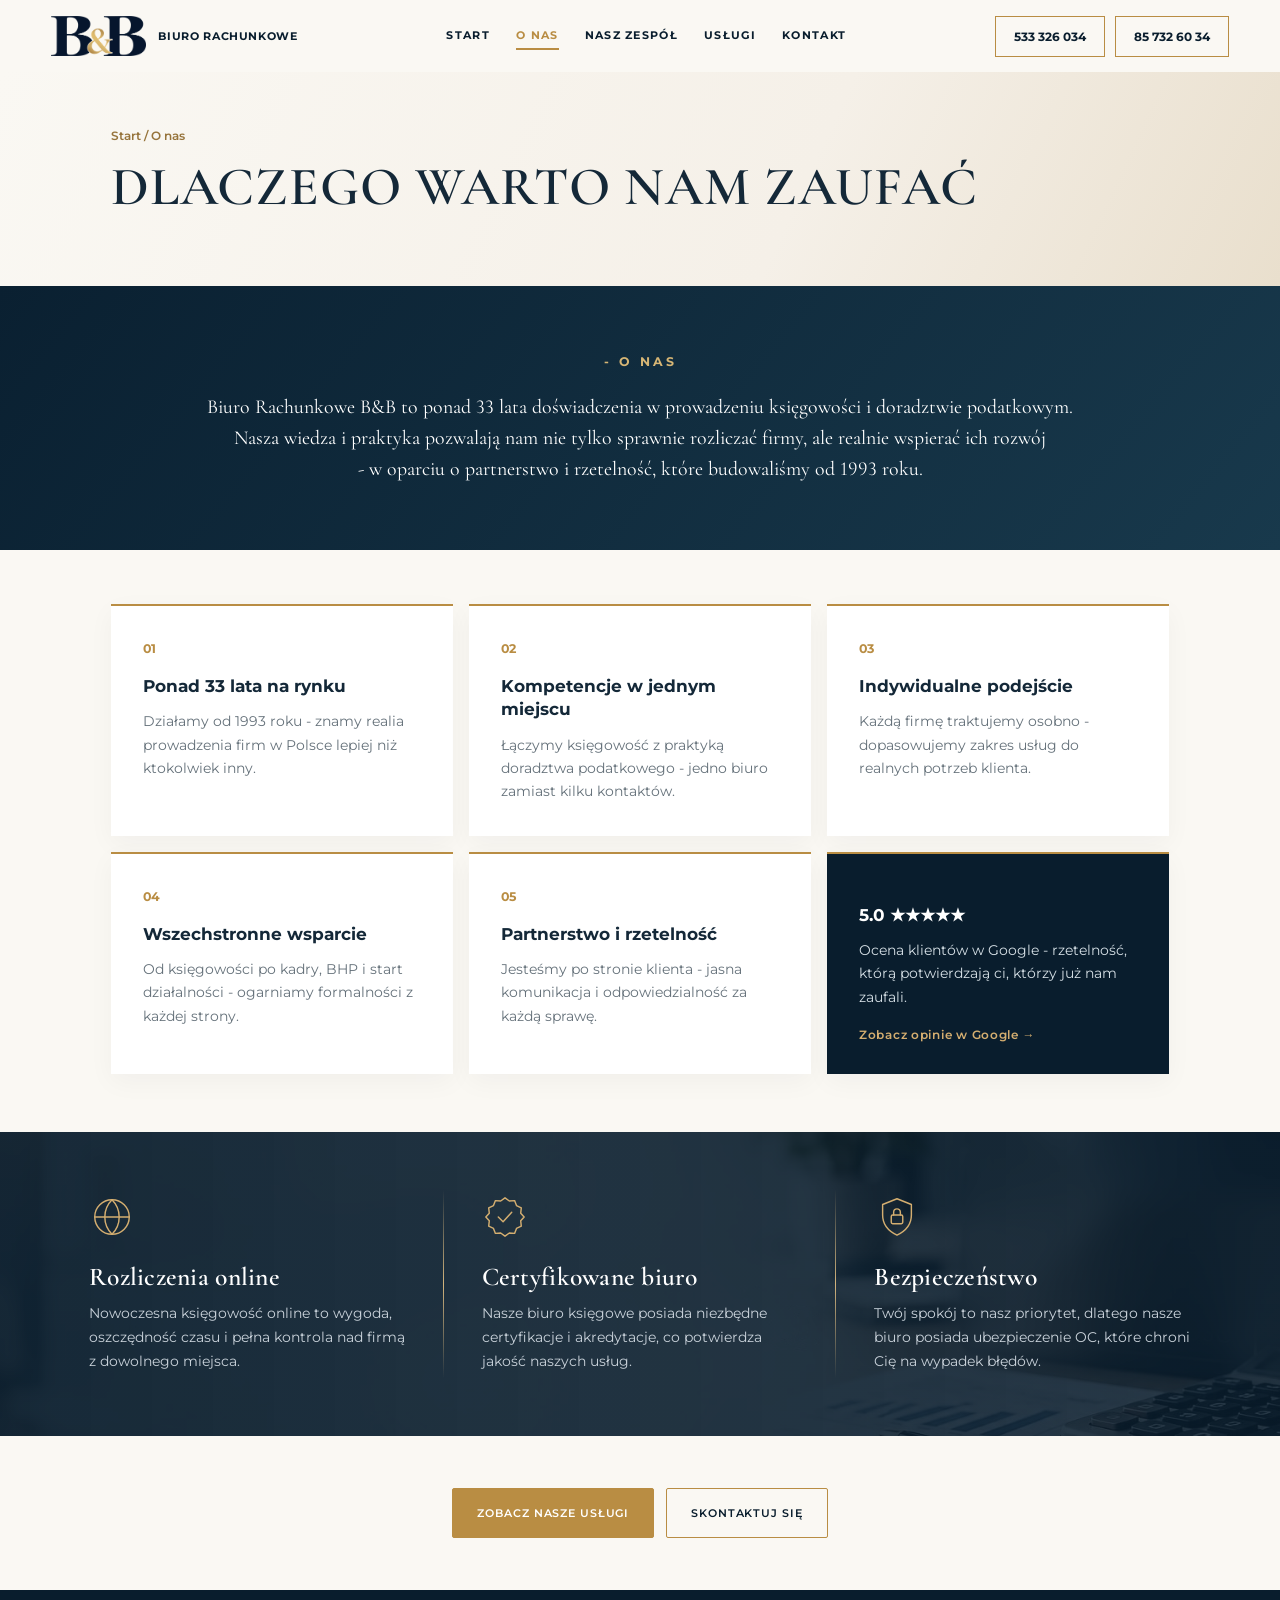
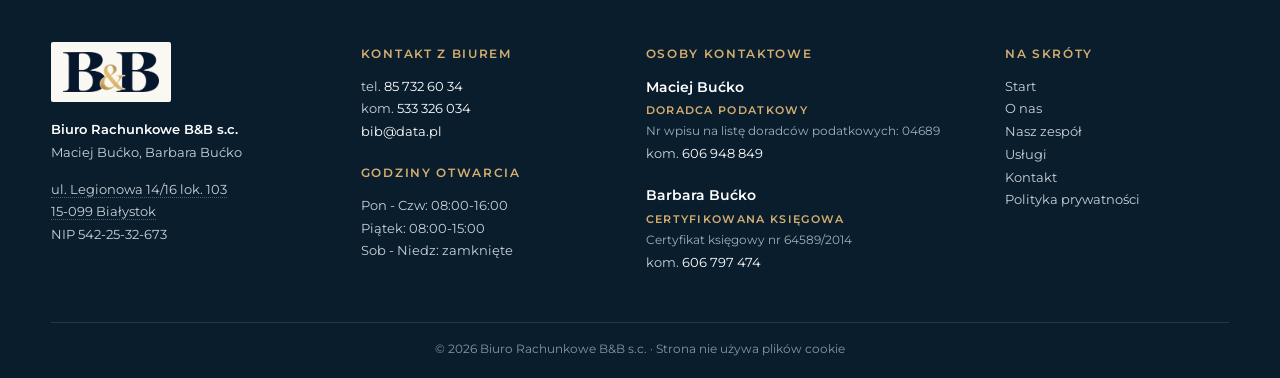
==== commit 3e931b37: "Add files via upload" ====
--- a/dlaczego-my.html
+++ b/dlaczego-my.html
@@ -1,2 +1,2 @@
 <!DOCTYPE html>
-<html lang="pl"><head><meta charset="utf-8"/><meta content="width=device-width,initial-scale=1" name="viewport"/><meta content="Biuro Rachunkowe Bućko w Białymstoku. Księgowość, kadry, płace i doradztwo podatkowe od 1993 roku." name="description"/><title>Dlaczego my | Biuro Rachunkowe Bućko</title><link href="fonty.css?v=16" rel="stylesheet"/><link href="style.css?v=16" rel="stylesheet"/><link href="premium.css?v=16" rel="stylesheet"/><link href="hero-mb.css?v=16" rel="stylesheet"/><link href="poprawki.css?v=16" rel="stylesheet"/><link href="stopka.css?v=16" rel="stylesheet"/></head><body><header class="premium-nav"><a class="premium-brand" href="index.html"><img alt="B&amp;B - Biuro Rachunkowe Bućko" src="logo-bb-maly.png" width="240" height="101"/><span>BIURO RACHUNKOWE</span></a><a aria-label="Zadzwoń: 533 326 034" class="mobile-call" href="tel:+48533326034"><svg width="18" height="18" viewBox="0 0 24 24" aria-hidden="true"><path d="M5 4h3.5l1.8 4.5-2.3 1.4a11 11 0 0 0 6.1 6.1l1.4-2.3L20 15.5V19a1 1 0 0 1-1 1A16 16 0 0 1 4 5a1 1 0 0 1 1-1z"/></svg></a><button aria-expanded="false" aria-label="Pokaż menu" class="mobile-menu">☰</button><nav aria-label="Menu główne" class="premium-links"><a href="index.html">START</a><a class="current" href="dlaczego-my.html">DLACZEGO MY</a><a href="uslugi.html">USŁUGI</a><a href="kontakt.html">KONTAKT</a></nav><div class="header-phones"><a class="premium-phone" href="tel:+48533326034">533 326 034</a><a class="premium-phone" href="tel:+48857326034">85 732 60 34</a></div></header><section class="sky"><div class="container page-head"><div class="crumb"><a href="index.html">Start</a> / Dlaczego my</div><h1>DLACZEGO WARTO NAM ZAUFAĆ</h1></div></section><section class="quote"><div class="container"><small>- O NAS</small><p class="quote-compact"><span>„Biuro Rachunkowe Bućko to ponad 33 lata doświadczenia w prowadzeniu księgowości i doradztwie podatkowym.</span> <span>Nasza wiedza i praktyka pozwalają nam nie tylko sprawnie rozliczać firmy, ale realnie wspierać ich rozwój</span> <span>- w oparciu o partnerstwo i rzetelność, które budowaliśmy od 1993 roku.”</span></p></div></section><section class="container trust"><article><small>01</small><h3>Ponad 33 lata na rynku</h3><p>Działamy od 1993 roku - znamy realia prowadzenia firm w Polsce lepiej niż ktokolwiek inny.</p></article><article><small>02</small><h3>Kompetencje w jednym miejscu</h3><p>Łączymy księgowość z praktyką doradztwa podatkowego - jedno biuro zamiast kilku kontaktów.</p></article><article><small>03</small><h3>Indywidualne podejście</h3><p>Każdą firmę traktujemy osobno - dopasowujemy zakres usług do realnych potrzeb klienta.</p></article><article><small>04</small><h3>Wszechstronne wsparcie</h3><p>Od księgowości po kadry, BHP i start działalności - ogarniamy formalności z każdej strony.</p></article><article><small>05</small><h3>Partnerstwo i rzetelność</h3><p>Jesteśmy po stronie klienta - jasna komunikacja i odpowiedzialność za każdą sprawę.</p></article><a class="dark rating-tile" href="https://maps.app.goo.gl/vNTqCQceU32byZa97" rel="noopener" target="_blank"><h3>5.0 ★★★★★</h3><p>Ocena klientów w Google (7 opinii) - rzetelność, którą potwierdzają ci, którzy już nam zaufali.</p><span class="rating-cta">Zobacz opinie w Google →</span></a></section><section class="trust-band" aria-label="Nasze atuty"><div class="trust-band-grid"><div class="tb-item"><svg width="46" height="46" viewBox="0 0 48 48" aria-hidden="true"><circle cx="24" cy="24" r="18"/><path d="M6 24h36M24 6c5 5 7.5 11 7.5 18S29 37 24 42M24 6c-5 5-7.5 11-7.5 18S19 37 24 42"/></svg><h3>Rozliczenia online</h3><p>Nowoczesna księgowość online to wygoda, oszczędność czasu i pełna kontrola nad firmą z dowolnego miejsca.</p></div><div class="tb-item"><svg width="46" height="46" viewBox="0 0 48 48" aria-hidden="true"><path d="M24 4l4.5 3.3 5.5-.4 2 5.2 5 2.4-.6 5.5L44 24l-3.6 4 .6 5.5-5 2.4-2 5.2-5.5-.4L24 44l-4.5-3.3-5.5.4-2-5.2-5-2.4.6-5.5L4 24l3.6-4L7 14.5l5-2.4 2-5.2 5.5.4z"/><path d="m17 24 5 5 9-10"/></svg><h3>Certyfikowane biuro</h3><p>Nasze biuro księgowe posiada niezbędne certyfikacje i akredytacje, co potwierdza jakość naszych usług.</p></div><div class="tb-item"><svg width="46" height="46" viewBox="0 0 48 48" aria-hidden="true"><path d="M24 5 9 11v11c0 10 6.5 17 15 21 8.5-4 15-11 15-21V11z"/><rect x="18" y="22" width="12" height="9" rx="1.5"/><path d="M20.5 22v-3a3.5 3.5 0 0 1 7 0v3"/></svg><h3>Bezpieczeństwo</h3><p>Twój spokój to nasz priorytet, dlatego nasze biuro posiada ubezpieczenie OC, które chroni Cię na wypadek błędów.</p></div></div></section><div class="actions"><a class="btn" href="uslugi.html">ZOBACZ NASZE USŁUGI</a><a class="btn outline" href="kontakt.html">SKONTAKTUJ SIĘ</a></div><footer class="site-footer"><div class="footer-grid"><div class="footer-col footer-brand"><img alt="B&amp;B - Biuro Rachunkowe" src="logo-bb-maly.png" width="120" height="50"/><p><b>Biuro Rachunkowe B&amp;B s.c.</b><br/>Maciej Bućko, Barbara Bućko</p><p><a class="map-link" href="https://maps.app.goo.gl/vNTqCQceU32byZa97" rel="noopener" target="_blank">ul. Legionowa 14/16 lok. 103<br/>15-099 Białystok</a><br/>NIP 542-25-32-673</p></div><div class="footer-col"><h3>Kontakt z biurem</h3><p>tel. <a href="tel:+48857326034">85 732 60 34</a><br/>kom. <a href="tel:+48533326034">533 326 034</a><br/><a href="mailto:bib@data.pl">bib@data.pl</a></p><h3 class="fh-2">Godziny otwarcia</h3><p>Pon - Czw: 08:00-16:00<br/>Piątek: 08:00-15:00<br/>Sob - Niedz: zamknięte</p></div><div class="footer-col footer-team"><h3>Osoby kontaktowe</h3><p><b>Maciej Bućko</b><br/><span class="ft-role">Doradca podatkowy</span><br/><span class="ft-cred">Nr wpisu na listę doradców podatkowych: 04689</span><br/>kom. <a href="tel:+48606948849">606 948 849</a></p><p><b>Barbara Bućko</b><br/><span class="ft-role">Certyfikowana księgowa</span><br/><span class="ft-cred">Certyfikat księgowy nr 64589/2014</span><br/>kom. <a href="tel:+48606797474">606 797 474</a></p></div><div class="footer-col"><h3>Na skróty</h3><p class="footer-links"><a href="index.html">Start</a><a href="dlaczego-my.html">Dlaczego my</a><a href="uslugi.html">Usługi</a><a href="kontakt.html">Kontakt</a><a href="prywatnosc.html">Polityka prywatności</a></p></div></div><div class="footer-bottom">© 2026 Biuro Rachunkowe B&amp;B s.c. · Strona nie używa plików cookie</div></footer><script defer="" src="animacje.js?v=16"></script><script>document.querySelector('.mobile-menu').addEventListener('click',function(){let n=document.querySelector('.premium-links');n.classList.toggle('expanded');this.setAttribute('aria-expanded',n.classList.contains('expanded'))})</script><script defer="" src="teksty.js?v=16"></script></body></html>+<html lang="pl"><head><meta charset="utf-8"/><meta content="width=device-width,initial-scale=1" name="viewport"/><meta content="Biuro Rachunkowe Bućko w Białymstoku. Księgowość, kadry, płace i doradztwo podatkowe od 1993 roku." name="description"/><title>O nas | Biuro Rachunkowe Bućko</title><link href="fonty.css?v=18" rel="stylesheet"/><link href="style.css?v=18" rel="stylesheet"/><link href="premium.css?v=18" rel="stylesheet"/><link href="hero-mb.css?v=18" rel="stylesheet"/><link href="poprawki.css?v=18" rel="stylesheet"/><link href="stopka.css?v=18" rel="stylesheet"/></head><body><header class="premium-nav"><a class="premium-brand" href="index.html"><img alt="B&amp;B - Biuro Rachunkowe Bućko" src="logo-bb-maly.png" width="240" height="101"/><span>BIURO RACHUNKOWE</span></a><a aria-label="Zadzwoń: 533 326 034" class="mobile-call" href="tel:+48533326034"><svg width="18" height="18" viewBox="0 0 24 24" aria-hidden="true"><path d="M5 4h3.5l1.8 4.5-2.3 1.4a11 11 0 0 0 6.1 6.1l1.4-2.3L20 15.5V19a1 1 0 0 1-1 1A16 16 0 0 1 4 5a1 1 0 0 1 1-1z"/></svg></a><button aria-expanded="false" aria-label="Pokaż menu" class="mobile-menu">☰</button><nav aria-label="Menu główne" class="premium-links"><a href="index.html">START</a><a class="current" href="dlaczego-my.html">O NAS</a><a href="zespol.html">NASZ ZESPÓŁ</a><a href="uslugi.html">USŁUGI</a><a href="kontakt.html">KONTAKT</a></nav><div class="header-phones"><a class="premium-phone" href="tel:+48533326034">533 326 034</a><a class="premium-phone" href="tel:+48857326034">85 732 60 34</a></div></header><section class="sky"><div class="container page-head"><div class="crumb"><a href="index.html">Start</a> / O nas</div><h1>DLACZEGO WARTO NAM ZAUFAĆ</h1></div></section><section class="quote"><div class="container"><small>- O NAS</small><p class="quote-compact"><span>Biuro Rachunkowe B&amp;B to ponad 33 lata doświadczenia w prowadzeniu księgowości i doradztwie podatkowym.</span> <span>Nasza wiedza i praktyka pozwalają nam nie tylko sprawnie rozliczać firmy, ale realnie wspierać ich rozwój</span> <span>- w oparciu o partnerstwo i rzetelność, które budowaliśmy od 1993 roku.</span></p></div></section><section class="container trust"><article><small>01</small><h3>Ponad 33 lata na rynku</h3><p>Działamy od 1993 roku - znamy realia prowadzenia firm w Polsce lepiej niż ktokolwiek inny.</p></article><article><small>02</small><h3>Kompetencje w jednym miejscu</h3><p>Łączymy księgowość z praktyką doradztwa podatkowego - jedno biuro zamiast kilku kontaktów.</p></article><article><small>03</small><h3>Indywidualne podejście</h3><p>Każdą firmę traktujemy osobno - dopasowujemy zakres usług do realnych potrzeb klienta.</p></article><article><small>04</small><h3>Wszechstronne wsparcie</h3><p>Od księgowości po kadry, BHP i start działalności - ogarniamy formalności z każdej strony.</p></article><article><small>05</small><h3>Partnerstwo i rzetelność</h3><p>Jesteśmy po stronie klienta - jasna komunikacja i odpowiedzialność za każdą sprawę.</p></article><a class="dark rating-tile" href="https://maps.app.goo.gl/vNTqCQceU32byZa97" rel="noopener" target="_blank"><h3>5.0 ★★★★★</h3><p>Ocena klientów w Google - rzetelność, którą potwierdzają ci, którzy już nam zaufali.</p><span class="rating-cta">Zobacz opinie w Google →</span></a></section><section class="trust-band" aria-label="Nasze atuty"><div class="trust-band-grid"><div class="tb-item"><svg width="46" height="46" viewBox="0 0 48 48" aria-hidden="true"><circle cx="24" cy="24" r="18"/><path d="M6 24h36M24 6c5 5 7.5 11 7.5 18S29 37 24 42M24 6c-5 5-7.5 11-7.5 18S19 37 24 42"/></svg><h3>Rozliczenia online</h3><p>Nowoczesna księgowość online to wygoda, oszczędność czasu i pełna kontrola nad firmą z dowolnego miejsca.</p></div><div class="tb-item"><svg width="46" height="46" viewBox="0 0 48 48" aria-hidden="true"><path d="M24 4l4.5 3.3 5.5-.4 2 5.2 5 2.4-.6 5.5L44 24l-3.6 4 .6 5.5-5 2.4-2 5.2-5.5-.4L24 44l-4.5-3.3-5.5.4-2-5.2-5-2.4.6-5.5L4 24l3.6-4L7 14.5l5-2.4 2-5.2 5.5.4z"/><path d="m17 24 5 5 9-10"/></svg><h3>Certyfikowane biuro</h3><p>Nasze biuro księgowe posiada niezbędne certyfikacje i akredytacje, co potwierdza jakość naszych usług.</p></div><div class="tb-item"><svg width="46" height="46" viewBox="0 0 48 48" aria-hidden="true"><path d="M24 5 9 11v11c0 10 6.5 17 15 21 8.5-4 15-11 15-21V11z"/><rect x="18" y="22" width="12" height="9" rx="1.5"/><path d="M20.5 22v-3a3.5 3.5 0 0 1 7 0v3"/></svg><h3>Bezpieczeństwo</h3><p>Twój spokój to nasz priorytet, dlatego nasze biuro posiada ubezpieczenie OC, które chroni Cię na wypadek błędów.</p></div></div></section><div class="actions"><a class="btn" href="uslugi.html">ZOBACZ NASZE USŁUGI</a><a class="btn outline" href="kontakt.html">SKONTAKTUJ SIĘ</a></div><footer class="site-footer"><div class="footer-grid"><div class="footer-col footer-brand"><img alt="B&amp;B - Biuro Rachunkowe" src="logo-bb-maly.png" width="120" height="50"/><p><b>Biuro Rachunkowe B&amp;B s.c.</b><br/>Maciej Bućko, Barbara Bućko</p><p><a class="map-link" href="https://maps.app.goo.gl/vNTqCQceU32byZa97" rel="noopener" target="_blank">ul. Legionowa 14/16 lok. 103<br/>15-099 Białystok</a><br/>NIP 542-25-32-673</p></div><div class="footer-col"><h3>Kontakt z biurem</h3><p>tel. <a href="tel:+48857326034">85 732 60 34</a><br/>kom. <a href="tel:+48533326034">533 326 034</a><br/><a href="mailto:bib@data.pl">bib@data.pl</a></p><h3 class="fh-2">Godziny otwarcia</h3><p>Pon - Czw: 08:00-16:00<br/>Piątek: 08:00-15:00<br/>Sob - Niedz: zamknięte</p></div><div class="footer-col footer-team"><h3>Osoby kontaktowe</h3><p><b>Maciej Bućko</b><br/><span class="ft-role">Doradca podatkowy</span><br/><span class="ft-cred">Nr wpisu na listę doradców podatkowych: 04689</span><br/>kom. <a href="tel:+48606948849">606 948 849</a></p><p><b>Barbara Bućko</b><br/><span class="ft-role">Certyfikowana księgowa</span><br/><span class="ft-cred">Certyfikat księgowy nr 64589/2014</span><br/>kom. <a href="tel:+48606797474">606 797 474</a></p></div><div class="footer-col"><h3>Na skróty</h3><p class="footer-links"><a href="index.html">Start</a><a href="dlaczego-my.html">O nas</a><a href="zespol.html">Nasz zespół</a><a href="uslugi.html">Usługi</a><a href="kontakt.html">Kontakt</a><a href="prywatnosc.html">Polityka prywatności</a></p></div></div><div class="footer-bottom">© 2026 Biuro Rachunkowe B&amp;B s.c. · Strona nie używa plików cookie</div></footer><script defer="" src="animacje.js?v=18"></script><script>document.querySelector('.mobile-menu').addEventListener('click',function(){let n=document.querySelector('.premium-links');n.classList.toggle('expanded');this.setAttribute('aria-expanded',n.classList.contains('expanded'))})</script><script defer="" src="teksty.js?v=18"></script></body></html>
--- a/stopka.css
+++ b/stopka.css
@@ -155,3 +155,21 @@
 .contact-cards .contactleft .office-name{margin-bottom:16px}
 /* <br/> w HTML zabezpiecza układ; przy display:block nie dublujemy odstępów */
 .footer-team br,.office-name br{display:none}
+
+/* Nasz zespół */
+.team-page{background:#f4f0e9;padding:12px 0 28px}
+.team-cards{display:grid;grid-template-columns:repeat(3,minmax(0,1fr));gap:20px;padding-top:12px}
+.member{background:#fff;border-top:2px solid #b98d43;box-shadow:0 8px 25px #091d2d0a;display:flex;flex-direction:column;transition:transform .3s ease,box-shadow .3s ease}
+.member:hover{transform:translateY(-8px);box-shadow:0 20px 44px rgba(9,29,45,.14)}
+.member-photo{position:relative;aspect-ratio:4/5;overflow:hidden;background:linear-gradient(160deg,#162b42 0%,#091d2d 70%);display:flex;align-items:center;justify-content:center}
+.member-photo img{position:absolute;inset:0;width:100%;height:100%;object-fit:cover}
+.member-ph{width:96px;height:96px;border-radius:50%;display:flex;align-items:center;justify-content:center;font:600 30px 'Cormorant Garamond',Georgia,serif;color:#d4ae70;box-shadow:inset 0 0 0 1px rgba(212,174,112,.6)}
+.member-body{padding:24px 26px 28px}
+.member-role{display:block;font-size:11px;font-weight:600;letter-spacing:.16em;color:#b98d43}
+.member-body h3{font:600 26px/1.2 'Cormorant Garamond',Georgia,serif;color:#091d2d;margin:6px 0 10px}
+.member-body p{font-size:14px;line-height:1.65;color:#65717a;margin:0}
+@media(max-width:900px){.team-cards{grid-template-columns:repeat(2,minmax(0,1fr))}}
+@media(max-width:520px){.team-cards{grid-template-columns:1fr}.member-photo{aspect-ratio:1/1}}
+/* Menu z 5 pozycjami */
+.premium-links{gap:26px}
+@media(max-width:1180px){.premium-links{gap:18px}.premium-links a{font-size:10.5px}}
